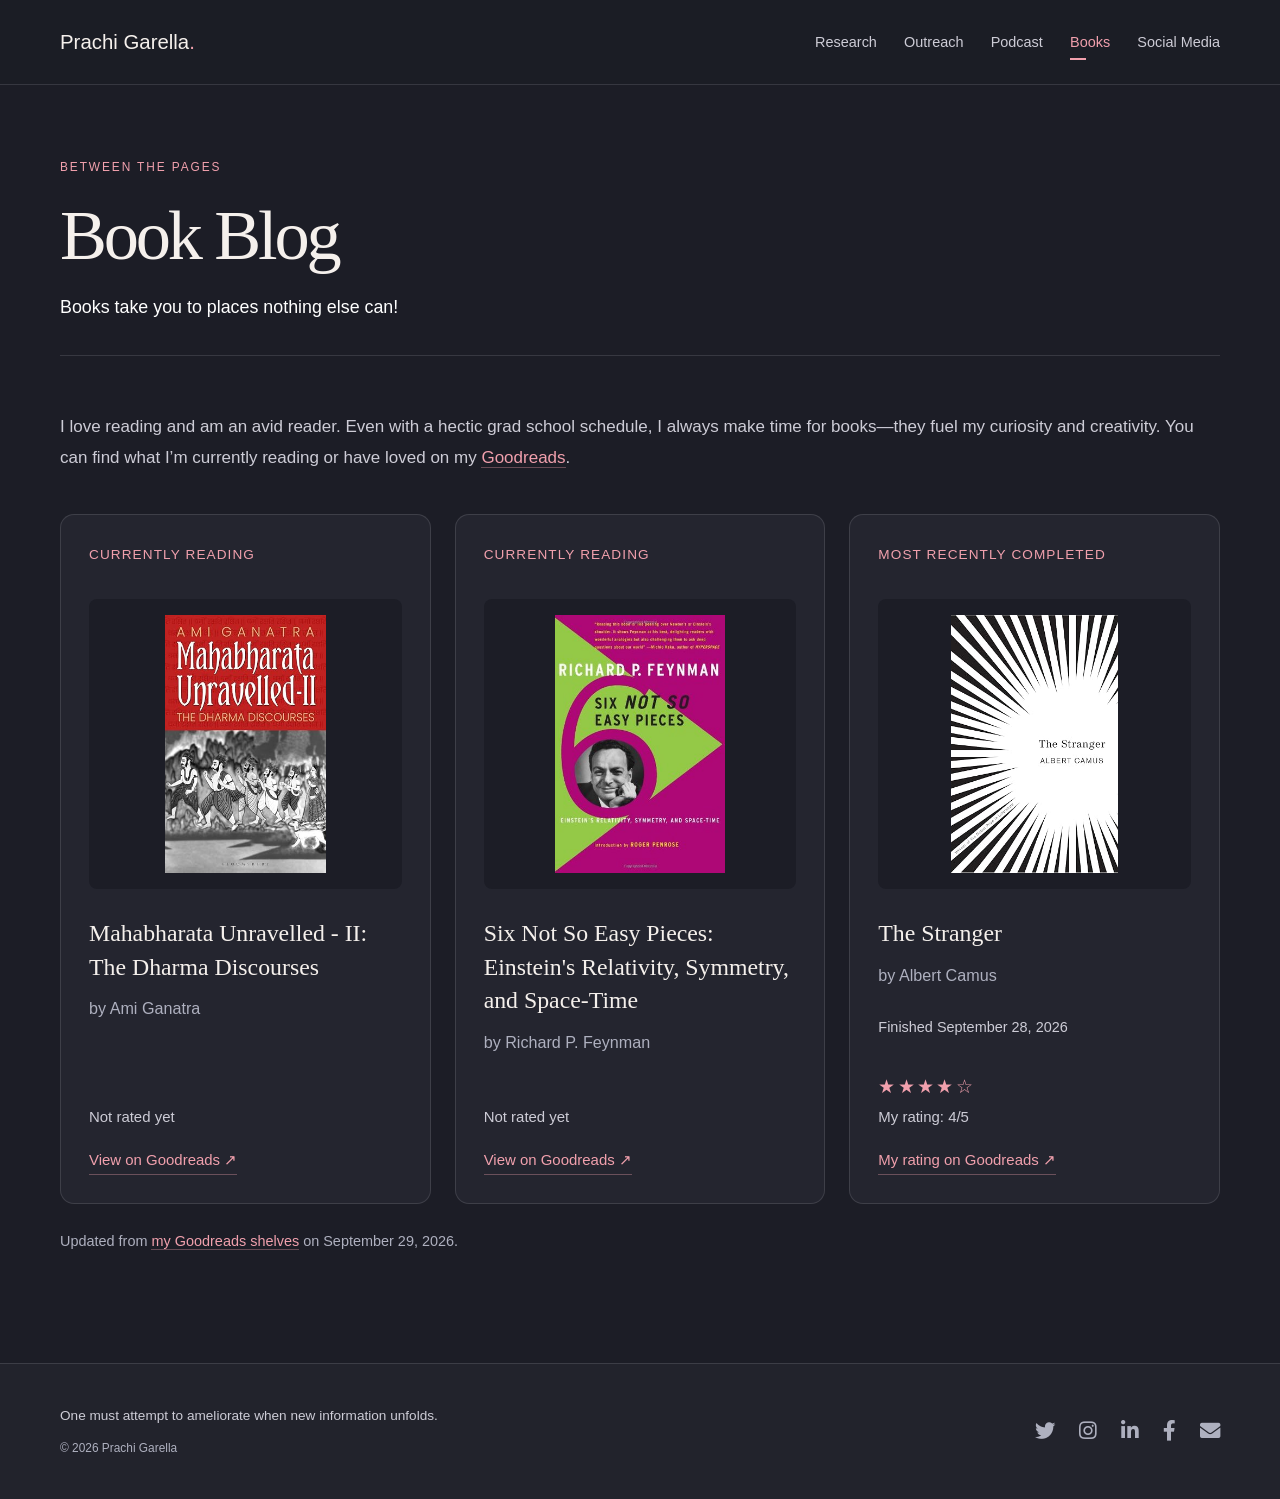
==== Book Blog.html @ 53b2df0d "Unify website typography, layouts, and visual styling" ====
<!DOCTYPE HTML>
<html lang="en">
  <head>
    <title>Book Blog | Prachi Garella</title>
    <meta charset="utf-8" />
    <meta name="viewport" content="width=device-width, initial-scale=1, user-scalable=no" />
    <link rel="stylesheet" href="assets/css/main.css" />
  <link rel="stylesheet" href="assets/css/site.css?v=20260929-header" />
  <script src="assets/js/site.js?v=20260929" defer></script>
    <link rel="stylesheet" href="assets/css/books.css?v=20260929-goodreads" />
    <noscript><link rel="stylesheet" href="assets/css/noscript.css" /></noscript>
    <link rel="stylesheet" href="assets/css/theme.css?v=20260929-cohesive" />
</head>
  <body class="site-theme is-preload book-page">
    <div id="page-wrapper">

      <!-- Header -->
      <header class="site-header">
    <div class="site-header-shell site-header-inner">
      <a class="site-brand" href="index.html" aria-label="Prachi Garella home">Prachi Garella<span aria-hidden="true">.</span></a>
      <nav class="site-desktop-nav" aria-label="Main navigation">
        <a href="Research.html">Research</a>
        <a href="Outreach.html">Outreach</a>
        <a href="Podcast.html">Podcast</a>
        <a href="Book%20Blog.html" aria-current="page">Books</a>
        <a href="Social-Media.html">Social Media</a>
      </nav>
      <details class="site-mobile-menu">
        <summary>Menu</summary>
        <nav aria-label="Mobile navigation">
          <a href="Research.html">Research</a>
          <a href="Outreach.html">Outreach &amp; Public Talks</a>
          <a href="Podcast.html">The Knowmads Podcast</a>
          <a href="Book%20Blog.html" aria-current="page">Book Blog</a>
          <a href="Social-Media.html">Social Media</a>
        </nav>
      </details>
    </div>
  </header>

      <!-- Main -->
      <div id="main" class="wrapper style1">
        <div class="container">
          <header class="major">
                        <p class="page-eyebrow">Between the pages</p>
            <h1>Book Blog</h1>
            <p>Books take you to places nothing else can!</p>
          </header>

          <!-- Content -->
          <section id="content">
            <p>
              I love reading and am an avid reader. Even with a hectic grad school schedule, I always make time for books—they fuel my curiosity and creativity. You can find what I’m currently reading or have loved on my <a href="https://www.goodreads.com/user/show/69055493-prachi-garella" target="_blank" rel="noopener noreferrer">Goodreads</a>.
            </p>

            <div class="book-grid">
              <article class="book-card" aria-labelledby="book-203754223-title">
                <p class="book-status">Currently reading</p>
                <a class="book-cover" href="https://www.goodreads.com/book/show/203754223" target="_blank" rel="noopener noreferrer" aria-label="View Mahabharata Unravelled - II: The Dharma Discourses on Goodreads">
                  <img src="images/book-203754223.jpg" width="297" height="475" alt="Cover of Mahabharata Unravelled - II: The Dharma Discourses" loading="lazy" />
                </a>
                <h3 id="book-203754223-title">Mahabharata Unravelled - II: The Dharma Discourses</h3>
                <p class="book-author">by Ami Ganatra</p>

                <p class="book-rating">Not rated yet</p>
                <a class="book-link" href="https://www.goodreads.com/review/show/8669981800" target="_blank" rel="noopener noreferrer">View on Goodreads <span aria-hidden="true">↗</span></a>
              </article>
              <article class="book-card" aria-labelledby="book-6779-title">
                <p class="book-status">Currently reading</p>
                <a class="book-cover" href="https://www.goodreads.com/book/show/6779" target="_blank" rel="noopener noreferrer" aria-label="View Six Not So Easy Pieces: Einstein&#x27;s Relativity, Symmetry, and Space-Time on Goodreads">
                  <img src="images/book-6779.jpg" width="312" height="475" alt="Cover of Six Not So Easy Pieces: Einstein&#x27;s Relativity, Symmetry, and Space-Time" loading="lazy" />
                </a>
                <h3 id="book-6779-title">Six Not So Easy Pieces: Einstein&#x27;s Relativity, Symmetry, and Space-Time</h3>
                <p class="book-author">by Richard P. Feynman</p>

                <p class="book-rating">Not rated yet</p>
                <a class="book-link" href="https://www.goodreads.com/review/show/4049301397" target="_blank" rel="noopener noreferrer">View on Goodreads <span aria-hidden="true">↗</span></a>
              </article>
              <article class="book-card" aria-labelledby="book-49552-title">
                <p class="book-status">Most recently completed</p>
                <a class="book-cover" href="https://www.goodreads.com/book/show/49552" target="_blank" rel="noopener noreferrer" aria-label="View The Stranger on Goodreads">
                  <img src="images/book-49552.jpg" width="308" height="475" alt="Cover of The Stranger" loading="lazy" />
                </a>
                <h3 id="book-49552-title">The Stranger</h3>
                <p class="book-author">by Albert Camus</p>
                <p class="book-finished">Finished <time datetime="2026-09-28">September 28, 2026</time></p>
                <p class="book-rating"><span class="book-stars" aria-hidden="true">★★★★☆</span> <span>My rating: 4/5</span></p>
                <a class="book-link" href="https://www.goodreads.com/review/show/4617613543" target="_blank" rel="noopener noreferrer">My rating on Goodreads <span aria-hidden="true">↗</span></a>
              </article>
            </div>
            <p class="books-updated">Updated from <a href="https://www.goodreads.com/user/show/69055493-prachi-garella" target="_blank" rel="noopener noreferrer">my Goodreads shelves</a> on <time datetime="2026-09-29">September 29, 2026</time>.</p>
          </section>
        </div>
      </div>

      <!-- Footer -->
      <footer class="site-footer">
    <div class="site-footer-shell site-footer-inner">
      <div>
        <p>One must attempt to ameliorate when new information unfolds.</p>
        <small>&copy; <span data-copyright-year>2026</span> Prachi Garella</small>
      </div>
      <nav aria-label="Social profiles">
        <a href="https://x.com/garellaprachi" aria-label="X / Twitter"><span class="icon brands fa-twitter" aria-hidden="true"></span></a>
        <a href="https://www.instagram.com/prachigarella/" aria-label="Instagram"><span class="icon brands fa-instagram" aria-hidden="true"></span></a>
        <a href="https://www.linkedin.com/in/prachigarella/" aria-label="LinkedIn"><span class="icon brands fa-linkedin-in" aria-hidden="true"></span></a>
        <a href="https://www.facebook.com/prachigarella" aria-label="Facebook"><span class="icon brands fa-facebook-f" aria-hidden="true"></span></a>
        <a href="mailto:prachigarella@prachigarella.com" aria-label="Email"><span class="icon solid fa-envelope" aria-hidden="true"></span></a>
      </nav>
    </div>
  </footer>

    </div>

    <!-- Scripts -->
    <script src="assets/js/jquery.min.js"></script>
    <script src="assets/js/jquery.scrolly.min.js"></script>
    <script src="assets/js/jquery.dropotron.min.js"></script>
    <script src="assets/js/jquery.scrollex.min.js"></script>
    <script src="assets/js/browser.min.js"></script>
    <script src="assets/js/breakpoints.min.js"></script>
    <script src="assets/js/util.js"></script>
    <script src="assets/js/main.js?v=20260929-shared-header"></script>
  </body>
</html>
---- assets/css/main.css ----
@import url("fontawesome-all.min.css");
@import url("https://fonts.googleapis.com/css?family=Roboto:100,300,100italic,300italic");

/*
	Landed by HTML5 UP
	html5up.net | @ajlkn
	Free for personal and commercial use under the CCA 3.0 license (html5up.net/license)
*/

html, body, div, span, applet, object,
iframe, h1, h2, h3, h4, h5, h6, p, blockquote,
pre, a, abbr, acronym, address, big, cite,
code, del, dfn, em, img, ins, kbd, q, s, samp,
small, strike, strong, sub, sup, tt, var, b,
u, i, center, dl, dt, dd, ol, ul, li, fieldset,
form, label, legend, table, caption, tbody,
tfoot, thead, tr, th, td, article, aside,
canvas, details, embed, figure, figcaption,
footer, header, hgroup, menu, nav, output, ruby,
section, summary, time, mark, audio, video {
	margin: 0;
	padding: 0;
	border: 0;
	font-size: 100%;
	font: inherit;
	vertical-align: baseline;}

article, aside, details, figcaption, figure,
footer, header, hgroup, menu, nav, section {
	display: block;}

body {
	line-height: 1;
}

ol, ul {
	list-style: none;
}

blockquote, q {
	quotes: none;
}

	blockquote:before, blockquote:after, q:before, q:after {
		content: '';
		content: none;
	}

table {
	border-collapse: collapse;
	border-spacing: 0;
}

body {
	-webkit-text-size-adjust: none;
}

mark {
	background-color: transparent;
	color: inherit;
}

input::-moz-focus-inner {
	border: 0;
	padding: 0;
}

input, select, textarea {
	-moz-appearance: none;
	-webkit-appearance: none;
	-ms-appearance: none;
	appearance: none;
}

/* Basic */

	html {
		box-sizing: border-box;
	}

	*, *:before, *:after {
		box-sizing: inherit;
	}

	html, body {
		background: #1c1d26;
	}

	body.is-preload *, body.is-preload *:before, body.is-preload *:after {
		-moz-animation: none !important;
		-webkit-animation: none !important;
		-ms-animation: none !important;
		animation: none !important;
		-moz-transition: none !important;
		-webkit-transition: none !important;
		-ms-transition: none !important;
		transition: none !important;
	}

	body, input, select, textarea {
		color: rgba(255, 255, 255, 0.75);
		font-family: "Roboto", Helvetica, sans-serif;
		font-size: 15pt;
		font-weight: 100;
		line-height: 1.75em;
	}

	a {
		-moz-transition: border-color 0.2s ease-in-out, color 0.2s ease-in-out;
		-webkit-transition: border-color 0.2s ease-in-out, color 0.2s ease-in-out;
		-ms-transition: border-color 0.2s ease-in-out, color 0.2s ease-in-out;
		transition: border-color 0.2s ease-in-out, color 0.2s ease-in-out;
		border-bottom: dotted 1px;
		color: #e44c65;
		text-decoration: none;
	}

		a:hover {
			color: #e44c65 !important;
			border-bottom-color: transparent;
		}

	strong, b {
		color: #ffffff;
		font-weight: 300;
	}

	em, i {
		font-style: italic;
	}

	p {
		margin: 0 0 2em 0;
	}

	h1, h2, h3, h4, h5, h6 {
		color: #ffffff;
		font-weight: 300;
		line-height: 1em;
		margin: 0 0 1em 0;
	}

		h1 a, h2 a, h3 a, h4 a, h5 a, h6 a {
			color: inherit;
			border: 0;
		}

	h2 {
		font-size: 2em;
		line-height: 1.5em;
		letter-spacing: -0.025em;
	}

	h3 {
		font-size: 1.35em;
		line-height: 1.5em;
	}

	h4 {
		font-size: 1.1em;
		line-height: 1.5em;
	}

	h5 {
		font-size: 0.9em;
		line-height: 1.5em;
	}

	h6 {
		font-size: 0.7em;
		line-height: 1.5em;
	}

	sub {
		font-size: 0.8em;
		position: relative;
		top: 0.5em;
	}

	sup {
		font-size: 0.8em;
		position: relative;
		top: -0.5em;
	}

	hr {
		border: 0;
		border-bottom: solid 1px rgba(255, 255, 255, 0.3);
		margin: 3em 0;
	}

		hr.major {
			margin: 4em 0;
		}

	blockquote {
		border-left: solid 4px rgba(255, 255, 255, 0.3);
		font-style: italic;
		margin: 0 0 2em 0;
		padding: 0.5em 0 0.5em 2em;
	}

	code {
		background: rgba(255, 255, 255, 0.075);
		border-radius: 4px;
		font-family: "Courier New", monospace;
		font-size: 0.9em;
		margin: 0 0.25em;
		padding: 0.25em 0.65em;
	}

	pre {
		-webkit-overflow-scrolling: touch;
		font-family: "Courier New", monospace;
		font-size: 0.9em;
		margin: 0 0 2em 0;
	}

		pre code {
			display: block;
			line-height: 1.75em;
			padding: 1em 1.5em;
			overflow-x: auto;
		}

	.align-left {
		text-align: left;
	}

	.align-center {
		text-align: center;
	}

	.align-right {
		text-align: right;
	}

/* Loader */

	@-moz-keyframes spinner-show {
		0% {
			opacity: 0;
		}

		100% {
			opacity: 1;
		}
	}

	@-webkit-keyframes spinner-show {
		0% {
			opacity: 0;
		}

		100% {
			opacity: 1;
		}
	}

	@-ms-keyframes spinner-show {
		0% {
			opacity: 0;
		}

		100% {
			opacity: 1;
		}
	}

	@keyframes spinner-show {
		0% {
			opacity: 0;
		}

		100% {
			opacity: 1;
		}
	}

	@-moz-keyframes spinner-hide {
		0% {
			color: rgba(255, 255, 255, 0.15);
			z-index: 100001;
			-moz-transform: scale(1) rotate(0deg);
			-webkit-transform: scale(1) rotate(0deg);
			-ms-transform: scale(1) rotate(0deg);
			transform: scale(1) rotate(0deg);
		}

		99% {
			color: #1c1d26;
			z-index: 100001;
			-moz-transform: scale(0.5) rotate(360deg);
			-webkit-transform: scale(0.5) rotate(360deg);
			-ms-transform: scale(0.5) rotate(360deg);
			transform: scale(0.5) rotate(360deg);
		}

		100% {
			color: #1c1d26;
			z-index: -1;
			-moz-transform: scale(0.5) rotate(360deg);
			-webkit-transform: scale(0.5) rotate(360deg);
			-ms-transform: scale(0.5) rotate(360deg);
			transform: scale(0.5) rotate(360deg);
		}
	}

	@-webkit-keyframes spinner-hide {
		0% {
			color: rgba(255, 255, 255, 0.15);
			z-index: 100001;
			-moz-transform: scale(1) rotate(0deg);
			-webkit-transform: scale(1) rotate(0deg);
			-ms-transform: scale(1) rotate(0deg);
			transform: scale(1) rotate(0deg);
		}

		99% {
			color: #1c1d26;
			z-index: 100001;
			-moz-transform: scale(0.5) rotate(360deg);
			-webkit-transform: scale(0.5) rotate(360deg);
			-ms-transform: scale(0.5) rotate(360deg);
			transform: scale(0.5) rotate(360deg);
		}

		100% {
			color: #1c1d26;
			z-index: -1;
			-moz-transform: scale(0.5) rotate(360deg);
			-webkit-transform: scale(0.5) rotate(360deg);
			-ms-transform: scale(0.5) rotate(360deg);
			transform: scale(0.5) rotate(360deg);
		}
	}

	@-ms-keyframes spinner-hide {
		0% {
			color: rgba(255, 255, 255, 0.15);
			z-index: 100001;
			-moz-transform: scale(1) rotate(0deg);
			-webkit-transform: scale(1) rotate(0deg);
			-ms-transform: scale(1) rotate(0deg);
			transform: scale(1) rotate(0deg);
		}

		99% {
			color: #1c1d26;
			z-index: 100001;
			-moz-transform: scale(0.5) rotate(360deg);
			-webkit-transform: scale(0.5) rotate(360deg);
			-ms-transform: scale(0.5) rotate(360deg);
			transform: scale(0.5) rotate(360deg);
		}

		100% {
			color: #1c1d26;
			z-index: -1;
			-moz-transform: scale(0.5) rotate(360deg);
			-webkit-transform: scale(0.5) rotate(360deg);
			-ms-transform: scale(0.5) rotate(360deg);
			transform: scale(0.5) rotate(360deg);
		}
	}

	@keyframes spinner-hide {
		0% {
			color: rgba(255, 255, 255, 0.15);
			z-index: 100001;
			-moz-transform: scale(1) rotate(0deg);
			-webkit-transform: scale(1) rotate(0deg);
			-ms-transform: scale(1) rotate(0deg);
			transform: scale(1) rotate(0deg);
		}

		99% {
			color: #1c1d26;
			z-index: 100001;
			-moz-transform: scale(0.5) rotate(360deg);
			-webkit-transform: scale(0.5) rotate(360deg);
			-ms-transform: scale(0.5) rotate(360deg);
			transform: scale(0.5) rotate(360deg);
		}

		100% {
			color: #1c1d26;
			z-index: -1;
			-moz-transform: scale(0.5) rotate(360deg);
			-webkit-transform: scale(0.5) rotate(360deg);
			-ms-transform: scale(0.5) rotate(360deg);
			transform: scale(0.5) rotate(360deg);
		}
	}

	@-moz-keyframes spinner-rotate {
		0% {
			-moz-transform: scale(1) rotate(0deg);
			-webkit-transform: scale(1) rotate(0deg);
			-ms-transform: scale(1) rotate(0deg);
			transform: scale(1) rotate(0deg);
		}

		100% {
			-moz-transform: scale(1) rotate(360deg);
			-webkit-transform: scale(1) rotate(360deg);
			-ms-transform: scale(1) rotate(360deg);
			transform: scale(1) rotate(360deg);
		}
	}

	@-webkit-keyframes spinner-rotate {
		0% {
			-moz-transform: scale(1) rotate(0deg);
			-webkit-transform: scale(1) rotate(0deg);
			-ms-transform: scale(1) rotate(0deg);
			transform: scale(1) rotate(0deg);
		}

		100% {
			-moz-transform: scale(1) rotate(360deg);
			-webkit-transform: scale(1) rotate(360deg);
			-ms-transform: scale(1) rotate(360deg);
			transform: scale(1) rotate(360deg);
		}
	}

	@-ms-keyframes spinner-rotate {
		0% {
			-moz-transform: scale(1) rotate(0deg);
			-webkit-transform: scale(1) rotate(0deg);
			-ms-transform: scale(1) rotate(0deg);
			transform: scale(1) rotate(0deg);
		}

		100% {
			-moz-transform: scale(1) rotate(360deg);
			-webkit-transform: scale(1) rotate(360deg);
			-ms-transform: scale(1) rotate(360deg);
			transform: scale(1) rotate(360deg);
		}
	}

	@keyframes spinner-rotate {
		0% {
			-moz-transform: scale(1) rotate(0deg);
			-webkit-transform: scale(1) rotate(0deg);
			-ms-transform: scale(1) rotate(0deg);
			transform: scale(1) rotate(0deg);
		}

		100% {
			-moz-transform: scale(1) rotate(360deg);
			-webkit-transform: scale(1) rotate(360deg);
			-ms-transform: scale(1) rotate(360deg);
			transform: scale(1) rotate(360deg);
		}
	}

	@-moz-keyframes overlay-hide {
		0% {
			opacity: 1;
			z-index: 100000;
		}

		15% {
			opacity: 1;
			z-index: 100000;
		}

		99% {
			opacity: 0;
			z-index: 100000;
		}

		100% {
			opacity: 0;
			z-index: -1;
		}
	}

	@-webkit-keyframes overlay-hide {
		0% {
			opacity: 1;
			z-index: 100000;
		}

		15% {
			opacity: 1;
			z-index: 100000;
		}

		99% {
			opacity: 0;
			z-index: 100000;
		}

		100% {
			opacity: 0;
			z-index: -1;
		}
	}

	@-ms-keyframes overlay-hide {
		0% {
			opacity: 1;
			z-index: 100000;
		}

		15% {
			opacity: 1;
			z-index: 100000;
		}

		99% {
			opacity: 0;
			z-index: 100000;
		}

		100% {
			opacity: 0;
			z-index: -1;
		}
	}

	@keyframes overlay-hide {
		0% {
			opacity: 1;
			z-index: 100000;
		}

		15% {
			opacity: 1;
			z-index: 100000;
		}

		99% {
			opacity: 0;
			z-index: 100000;
		}

		100% {
			opacity: 0;
			z-index: -1;
		}
	}

	body.landing {
		text-decoration: none;
	}

		body.landing:before {
			-moz-osx-font-smoothing: grayscale;
			-webkit-font-smoothing: antialiased;
			display: inline-block;
			font-style: normal;
			font-variant: normal;
			text-rendering: auto;
			line-height: 1;
			text-transform: none !important;
			font-family: 'Font Awesome 5 Free';
			font-weight: 900;
		}

		body.landing:before {
			-moz-animation: spinner-show 1.5s 1 0.25s ease forwards, spinner-hide 0.25s ease-in-out forwards !important;
			-webkit-animation: spinner-show 1.5s 1 0.25s ease forwards, spinner-hide 0.25s ease-in-out forwards !important;
			-ms-animation: spinner-show 1.5s 1 0.25s ease forwards, spinner-hide 0.25s ease-in-out forwards !important;
			animation: spinner-show 1.5s 1 0.25s ease forwards, spinner-hide 0.25s ease-in-out forwards !important;
			-moz-transform-origin: 50% 50%;
			-webkit-transform-origin: 50% 50%;
			-ms-transform-origin: 50% 50%;
			transform-origin: 50% 50%;
			color: rgba(255, 255, 255, 0.15);
			content: '\f1ce';
			cursor: default;
			display: block;
			font-size: 2em;
			height: 2em;
			left: 50%;
			line-height: 2em;
			margin: -1em 0 0 -1em;
			opacity: 0;
			position: fixed;
			text-align: center;
			top: 50%;
			width: 2em;
			z-index: -1;
		}

		body.landing:after {
			-moz-animation: overlay-hide 1.5s ease-in forwards !important;
			-webkit-animation: overlay-hide 1.5s ease-in forwards !important;
			-ms-animation: overlay-hide 1.5s ease-in forwards !important;
			animation: overlay-hide 1.5s ease-in forwards !important;
			background: #1c1d26;
			content: '';
			display: block;
			height: 100%;
			left: 0;
			opacity: 0;
			position: fixed;
			top: 0;
			width: 100%;
			z-index: -1;
		}

		body.landing.is-preload:before {
			-moz-animation: spinner-show 1.5s 1 0.25s ease forwards, spinner-rotate 0.75s infinite linear !important;
			-webkit-animation: spinner-show 1.5s 1 0.25s ease forwards, spinner-rotate 0.75s infinite linear !important;
			-ms-animation: spinner-show 1.5s 1 0.25s ease forwards, spinner-rotate 0.75s infinite linear !important;
			animation: spinner-show 1.5s 1 0.25s ease forwards, spinner-rotate 0.75s infinite linear !important;
			z-index: 100001;
		}

		body.landing.is-preload:after {
			-moz-animation: none !important;
			-webkit-animation: none !important;
			-ms-animation: none !important;
			animation: none !important;
			opacity: 1;
			z-index: 100000;
		}

	@media (-webkit-min-device-pixel-ratio: 2) {

		body.landing:before {
			line-height: 2.025em;
		}

	}

/* Container */

	.container {
		margin: 0 auto;
		max-width: calc(100% - 4em);
		width: 70em;
	}

		.container.xsmall {
			width: 17.5em;
		}

		.container.small {
			width: 35em;
		}

		.container.medium {
			width: 52.5em;
		}

		.container.large {
			width: 87.5em;
		}

		.container.xlarge {
			width: 105em;
		}

		.container.max {
			width: 100%;
		}

		@media screen and (max-width: 1280px) {

			.container {
				width: 90%;
				max-width: 100%;
			}

		}

		@media screen and (max-width: 980px) {

			.container {
				width: 100% !important;
			}

		}

/* Row */

	.row {
		display: flex;
		flex-wrap: wrap;
		box-sizing: border-box;
		align-items: stretch;
	}

		.row > * {
			box-sizing: border-box;
		}

		.row.gtr-uniform > * > :last-child {
			margin-bottom: 0;
		}

		.row.aln-left {
			justify-content: flex-start;
		}

		.row.aln-center {
			justify-content: center;
		}

		.row.aln-right {
			justify-content: flex-end;
		}

		.row.aln-top {
			align-items: flex-start;
		}

		.row.aln-middle {
			align-items: center;
		}

		.row.aln-bottom {
			align-items: flex-end;
		}

		.row > .imp {
			order: -1;
		}

		.row > .col-1 {
			width: 8.33333%;
		}

		.row > .off-1 {
			margin-left: 8.33333%;
		}

		.row > .col-2 {
			width: 16.66667%;
		}

		.row > .off-2 {
			margin-left: 16.66667%;
		}

		.row > .col-3 {
			width: 25%;
		}

		.row > .off-3 {
			margin-left: 25%;
		}

		.row > .col-4 {
			width: 33.33333%;
		}

		.row > .off-4 {
			margin-left: 33.33333%;
		}

		.row > .col-5 {
			width: 41.66667%;
		}

		.row > .off-5 {
			margin-left: 41.66667%;
		}

		.row > .col-6 {
			width: 50%;
		}

		.row > .off-6 {
			margin-left: 50%;
		}

		.row > .col-7 {
			width: 58.33333%;
		}

		.row > .off-7 {
			margin-left: 58.33333%;
		}

		.row > .col-8 {
			width: 66.66667%;
		}

		.row > .off-8 {
			margin-left: 66.66667%;
		}

		.row > .col-9 {
			width: 75%;
		}

		.row > .off-9 {
			margin-left: 75%;
		}

		.row > .col-10 {
			width: 83.33333%;
		}

		.row > .off-10 {
			margin-left: 83.33333%;
		}

		.row > .col-11 {
			width: 91.66667%;
		}

		.row > .off-11 {
			margin-left: 91.66667%;
		}

		.row > .col-12 {
			width: 100%;
		}

		.row > .off-12 {
			margin-left: 100%;
		}

		.row.gtr-0 {
			margin-top: 0;
			margin-left: 0em;
		}

			.row.gtr-0 > * {
				padding: 0 0 0 0em;
			}

			.row.gtr-0.gtr-uniform {
				margin-top: 0em;
			}

				.row.gtr-0.gtr-uniform > * {
					padding-top: 0em;
				}

		.row.gtr-25 {
			margin-top: 0;
			margin-left: -0.625em;
		}

			.row.gtr-25 > * {
				padding: 0 0 0 0.625em;
			}

			.row.gtr-25.gtr-uniform {
				margin-top: -0.625em;
			}

				.row.gtr-25.gtr-uniform > * {
					padding-top: 0.625em;
				}

		.row.gtr-50 {
			margin-top: 0;
			margin-left: -1.25em;
		}

			.row.gtr-50 > * {
				padding: 0 0 0 1.25em;
			}

			.row.gtr-50.gtr-uniform {
				margin-top: -1.25em;
			}

				.row.gtr-50.gtr-uniform > * {
					padding-top: 1.25em;
				}

		.row {
			margin-top: 0;
			margin-left: -2.5em;
		}

			.row > * {
				padding: 0 0 0 2.5em;
			}

			.row.gtr-uniform {
				margin-top: -2.5em;
			}

				.row.gtr-uniform > * {
					padding-top: 2.5em;
				}

		.row.gtr-150 {
			margin-top: 0;
			margin-left: -3.75em;
		}

			.row.gtr-150 > * {
				padding: 0 0 0 3.75em;
			}

			.row.gtr-150.gtr-uniform {
				margin-top: -3.75em;
			}

				.row.gtr-150.gtr-uniform > * {
					padding-top: 3.75em;
				}

		.row.gtr-200 {
			margin-top: 0;
			margin-left: -5em;
		}

			.row.gtr-200 > * {
				padding: 0 0 0 5em;
			}

			.row.gtr-200.gtr-uniform {
				margin-top: -5em;
			}

				.row.gtr-200.gtr-uniform > * {
					padding-top: 5em;
				}

		@media screen and (max-width: 1680px) {

			.row {
				display: flex;
				flex-wrap: wrap;
				box-sizing: border-box;
				align-items: stretch;
			}

				.row > * {
					box-sizing: border-box;
				}

				.row.gtr-uniform > * > :last-child {
					margin-bottom: 0;
				}

				.row.aln-left {
					justify-content: flex-start;
				}

				.row.aln-center {
					justify-content: center;
				}

				.row.aln-right {
					justify-content: flex-end;
				}

				.row.aln-top {
					align-items: flex-start;
				}

				.row.aln-middle {
					align-items: center;
				}

				.row.aln-bottom {
					align-items: flex-end;
				}

				.row > .imp-xlarge {
					order: -1;
				}

				.row > .col-1-xlarge {
					width: 8.33333%;
				}

				.row > .off-1-xlarge {
					margin-left: 8.33333%;
				}

				.row > .col-2-xlarge {
					width: 16.66667%;
				}

				.row > .off-2-xlarge {
					margin-left: 16.66667%;
				}

				.row > .col-3-xlarge {
					width: 25%;
				}

				.row > .off-3-xlarge {
					margin-left: 25%;
				}

				.row > .col-4-xlarge {
					width: 33.33333%;
				}

				.row > .off-4-xlarge {
					margin-left: 33.33333%;
				}

				.row > .col-5-xlarge {
					width: 41.66667%;
				}

				.row > .off-5-xlarge {
					margin-left: 41.66667%;
				}

				.row > .col-6-xlarge {
					width: 50%;
				}

				.row > .off-6-xlarge {
					margin-left: 50%;
				}

				.row > .col-7-xlarge {
					width: 58.33333%;
				}

				.row > .off-7-xlarge {
					margin-left: 58.33333%;
				}

				.row > .col-8-xlarge {
					width: 66.66667%;
				}

				.row > .off-8-xlarge {
					margin-left: 66.66667%;
				}

				.row > .col-9-xlarge {
					width: 75%;
				}

				.row > .off-9-xlarge {
					margin-left: 75%;
				}

				.row > .col-10-xlarge {
					width: 83.33333%;
				}

				.row > .off-10-xlarge {
					margin-left: 83.33333%;
				}

				.row > .col-11-xlarge {
					width: 91.66667%;
				}

				.row > .off-11-xlarge {
					margin-left: 91.66667%;
				}

				.row > .col-12-xlarge {
					width: 100%;
				}

				.row > .off-12-xlarge {
					margin-left: 100%;
				}

				.row.gtr-0 {
					margin-top: 0;
					margin-left: 0em;
				}

					.row.gtr-0 > * {
						padding: 0 0 0 0em;
					}

					.row.gtr-0.gtr-uniform {
						margin-top: 0em;
					}

						.row.gtr-0.gtr-uniform > * {
							padding-top: 0em;
						}

				.row.gtr-25 {
					margin-top: 0;
					margin-left: -0.625em;
				}

					.row.gtr-25 > * {
						padding: 0 0 0 0.625em;
					}

					.row.gtr-25.gtr-uniform {
						margin-top: -0.625em;
					}

						.row.gtr-25.gtr-uniform > * {
							padding-top: 0.625em;
						}

				.row.gtr-50 {
					margin-top: 0;
					margin-left: -1.25em;
				}

					.row.gtr-50 > * {
						padding: 0 0 0 1.25em;
					}

					.row.gtr-50.gtr-uniform {
						margin-top: -1.25em;
					}

						.row.gtr-50.gtr-uniform > * {
							padding-top: 1.25em;
						}

				.row {
					margin-top: 0;
					margin-left: -2.5em;
				}

					.row > * {
						padding: 0 0 0 2.5em;
					}

					.row.gtr-uniform {
						margin-top: -2.5em;
					}

						.row.gtr-uniform > * {
							padding-top: 2.5em;
						}

				.row.gtr-150 {
					margin-top: 0;
					margin-left: -3.75em;
				}

					.row.gtr-150 > * {
						padding: 0 0 0 3.75em;
					}

					.row.gtr-150.gtr-uniform {
						margin-top: -3.75em;
					}

						.row.gtr-150.gtr-uniform > * {
							padding-top: 3.75em;
						}

				.row.gtr-200 {
					margin-top: 0;
					margin-left: -5em;
				}

					.row.gtr-200 > * {
						padding: 0 0 0 5em;
					}

					.row.gtr-200.gtr-uniform {
						margin-top: -5em;
					}

						.row.gtr-200.gtr-uniform > * {
							padding-top: 5em;
						}

		}

		@media screen and (max-width: 1280px) {

			.row {
				display: flex;
				flex-wrap: wrap;
				box-sizing: border-box;
				align-items: stretch;
			}

				.row > * {
					box-sizing: border-box;
				}

				.row.gtr-uniform > * > :last-child {
					margin-bottom: 0;
				}

				.row.aln-left {
					justify-content: flex-start;
				}

				.row.aln-center {
					justify-content: center;
				}

				.row.aln-right {
					justify-content: flex-end;
				}

				.row.aln-top {
					align-items: flex-start;
				}

				.row.aln-middle {
					align-items: center;
				}

				.row.aln-bottom {
					align-items: flex-end;
				}

				.row > .imp-large {
					order: -1;
				}

				.row > .col-1-large {
					width: 8.33333%;
				}

				.row > .off-1-large {
					margin-left: 8.33333%;
				}

				.row > .col-2-large {
					width: 16.66667%;
				}

				.row > .off-2-large {
					margin-left: 16.66667%;
				}

				.row > .col-3-large {
					width: 25%;
				}

				.row > .off-3-large {
					margin-left: 25%;
				}

				.row > .col-4-large {
					width: 33.33333%;
				}

				.row > .off-4-large {
					margin-left: 33.33333%;
				}

				.row > .col-5-large {
					width: 41.66667%;
				}

				.row > .off-5-large {
					margin-left: 41.66667%;
				}

				.row > .col-6-large {
					width: 50%;
				}

				.row > .off-6-large {
					margin-left: 50%;
				}

				.row > .col-7-large {
					width: 58.33333%;
				}

				.row > .off-7-large {
					margin-left: 58.33333%;
				}

				.row > .col-8-large {
					width: 66.66667%;
				}

				.row > .off-8-large {
					margin-left: 66.66667%;
				}

				.row > .col-9-large {
					width: 75%;
				}

				.row > .off-9-large {
					margin-left: 75%;
				}

				.row > .col-10-large {
					width: 83.33333%;
				}

				.row > .off-10-large {
					margin-left: 83.33333%;
				}

				.row > .col-11-large {
					width: 91.66667%;
				}

				.row > .off-11-large {
					margin-left: 91.66667%;
				}

				.row > .col-12-large {
					width: 100%;
				}

				.row > .off-12-large {
					margin-left: 100%;
				}

				.row.gtr-0 {
					margin-top: 0;
					margin-left: 0em;
				}

					.row.gtr-0 > * {
						padding: 0 0 0 0em;
					}

					.row.gtr-0.gtr-uniform {
						margin-top: 0em;
					}

						.row.gtr-0.gtr-uniform > * {
							padding-top: 0em;
						}

				.row.gtr-25 {
					margin-top: 0;
					margin-left: -0.625em;
				}

					.row.gtr-25 > * {
						padding: 0 0 0 0.625em;
					}

					.row.gtr-25.gtr-uniform {
						margin-top: -0.625em;
					}

						.row.gtr-25.gtr-uniform > * {
							padding-top: 0.625em;
						}

				.row.gtr-50 {
					margin-top: 0;
					margin-left: -1.25em;
				}

					.row.gtr-50 > * {
						padding: 0 0 0 1.25em;
					}

					.row.gtr-50.gtr-uniform {
						margin-top: -1.25em;
					}

						.row.gtr-50.gtr-uniform > * {
							padding-top: 1.25em;
						}

				.row {
					margin-top: 0;
					margin-left: -2.5em;
				}

					.row > * {
						padding: 0 0 0 2.5em;
					}

					.row.gtr-uniform {
						margin-top: -2.5em;
					}

						.row.gtr-uniform > * {
							padding-top: 2.5em;
						}

				.row.gtr-150 {
					margin-top: 0;
					margin-left: -3.75em;
				}

					.row.gtr-150 > * {
						padding: 0 0 0 3.75em;
					}

					.row.gtr-150.gtr-uniform {
						margin-top: -3.75em;
					}

						.row.gtr-150.gtr-uniform > * {
							padding-top: 3.75em;
						}

				.row.gtr-200 {
					margin-top: 0;
					margin-left: -5em;
				}

					.row.gtr-200 > * {
						padding: 0 0 0 5em;
					}

					.row.gtr-200.gtr-uniform {
						margin-top: -5em;
					}

						.row.gtr-200.gtr-uniform > * {
							padding-top: 5em;
						}

		}

		@media screen and (max-width: 980px) {

			.row {
				display: flex;
				flex-wrap: wrap;
				box-sizing: border-box;
				align-items: stretch;
			}

				.row > * {
					box-sizing: border-box;
				}

				.row.gtr-uniform > * > :last-child {
					margin-bottom: 0;
				}

				.row.aln-left {
					justify-content: flex-start;
				}

				.row.aln-center {
					justify-content: center;
				}

				.row.aln-right {
					justify-content: flex-end;
				}

				.row.aln-top {
					align-items: flex-start;
				}

				.row.aln-middle {
					align-items: center;
				}

				.row.aln-bottom {
					align-items: flex-end;
				}

				.row > .imp-medium {
					order: -1;
				}

				.row > .col-1-medium {
					width: 8.33333%;
				}

				.row > .off-1-medium {
					margin-left: 8.33333%;
				}

				.row > .col-2-medium {
					width: 16.66667%;
				}

				.row > .off-2-medium {
					margin-left: 16.66667%;
				}

				.row > .col-3-medium {
					width: 25%;
				}

				.row > .off-3-medium {
					margin-left: 25%;
				}

				.row > .col-4-medium {
					width: 33.33333%;
				}

				.row > .off-4-medium {
					margin-left: 33.33333%;
				}

				.row > .col-5-medium {
					width: 41.66667%;
				}

				.row > .off-5-medium {
					margin-left: 41.66667%;
				}

				.row > .col-6-medium {
					width: 50%;
				}

				.row > .off-6-medium {
					margin-left: 50%;
				}

				.row > .col-7-medium {
					width: 58.33333%;
				}

				.row > .off-7-medium {
					margin-left: 58.33333%;
				}

				.row > .col-8-medium {
					width: 66.66667%;
				}

				.row > .off-8-medium {
					margin-left: 66.66667%;
				}

				.row > .col-9-medium {
					width: 75%;
				}

				.row > .off-9-medium {
					margin-left: 75%;
				}

				.row > .col-10-medium {
					width: 83.33333%;
				}

				.row > .off-10-medium {
					margin-left: 83.33333%;
				}

				.row > .col-11-medium {
					width: 91.66667%;
				}

				.row > .off-11-medium {
					margin-left: 91.66667%;
				}

				.row > .col-12-medium {
					width: 100%;
				}

				.row > .off-12-medium {
					margin-left: 100%;
				}

				.row.gtr-0 {
					margin-top: 0;
					margin-left: 0em;
				}

					.row.gtr-0 > * {
						padding: 0 0 0 0em;
					}

					.row.gtr-0.gtr-uniform {
						margin-top: 0em;
					}

						.row.gtr-0.gtr-uniform > * {
							padding-top: 0em;
						}

				.row.gtr-25 {
					margin-top: 0;
					margin-left: -0.625em;
				}

					.row.gtr-25 > * {
						padding: 0 0 0 0.625em;
					}

					.row.gtr-25.gtr-uniform {
						margin-top: -0.625em;
					}

						.row.gtr-25.gtr-uniform > * {
							padding-top: 0.625em;
						}

				.row.gtr-50 {
					margin-top: 0;
					margin-left: -1.25em;
				}

					.row.gtr-50 > * {
						padding: 0 0 0 1.25em;
					}

					.row.gtr-50.gtr-uniform {
						margin-top: -1.25em;
					}

						.row.gtr-50.gtr-uniform > * {
							padding-top: 1.25em;
						}

				.row {
					margin-top: 0;
					margin-left: -2.5em;
				}

					.row > * {
						padding: 0 0 0 2.5em;
					}

					.row.gtr-uniform {
						margin-top: -2.5em;
					}

						.row.gtr-uniform > * {
							padding-top: 2.5em;
						}

				.row.gtr-150 {
					margin-top: 0;
					margin-left: -3.75em;
				}

					.row.gtr-150 > * {
						padding: 0 0 0 3.75em;
					}

					.row.gtr-150.gtr-uniform {
						margin-top: -3.75em;
					}

						.row.gtr-150.gtr-uniform > * {
							padding-top: 3.75em;
						}

				.row.gtr-200 {
					margin-top: 0;
					margin-left: -5em;
				}

					.row.gtr-200 > * {
						padding: 0 0 0 5em;
					}

					.row.gtr-200.gtr-uniform {
						margin-top: -5em;
					}

						.row.gtr-200.gtr-uniform > * {
							padding-top: 5em;
						}

		}

		@media screen and (max-width: 736px) {

			.row {
				display: flex;
				flex-wrap: wrap;
				box-sizing: border-box;
				align-items: stretch;
			}

				.row > * {
					box-sizing: border-box;
				}

				.row.gtr-uniform > * > :last-child {
					margin-bottom: 0;
				}

				.row.aln-left {
					justify-content: flex-start;
				}

				.row.aln-center {
					justify-content: center;
				}

				.row.aln-right {
					justify-content: flex-end;
				}

				.row.aln-top {
					align-items: flex-start;
				}

				.row.aln-middle {
					align-items: center;
				}

				.row.aln-bottom {
					align-items: flex-end;
				}

				.row > .imp-small {
					order: -1;
				}

				.row > .col-1-small {
					width: 8.33333%;
				}

				.row > .off-1-small {
					margin-left: 8.33333%;
				}

				.row > .col-2-small {
					width: 16.66667%;
				}

				.row > .off-2-small {
					margin-left: 16.66667%;
				}

				.row > .col-3-small {
					width: 25%;
				}

				.row > .off-3-small {
					margin-left: 25%;
				}

				.row > .col-4-small {
					width: 33.33333%;
				}

				.row > .off-4-small {
					margin-left: 33.33333%;
				}

				.row > .col-5-small {
					width: 41.66667%;
				}

				.row > .off-5-small {
					margin-left: 41.66667%;
				}

				.row > .col-6-small {
					width: 50%;
				}

				.row > .off-6-small {
					margin-left: 50%;
				}

				.row > .col-7-small {
					width: 58.33333%;
				}

				.row > .off-7-small {
					margin-left: 58.33333%;
				}

				.row > .col-8-small {
					width: 66.66667%;
				}

				.row > .off-8-small {
					margin-left: 66.66667%;
				}

				.row > .col-9-small {
					width: 75%;
				}

				.row > .off-9-small {
					margin-left: 75%;
				}

				.row > .col-10-small {
					width: 83.33333%;
				}

				.row > .off-10-small {
					margin-left: 83.33333%;
				}

				.row > .col-11-small {
					width: 91.66667%;
				}

				.row > .off-11-small {
					margin-left: 91.66667%;
				}

				.row > .col-12-small {
					width: 100%;
				}

				.row > .off-12-small {
					margin-left: 100%;
				}

				.row.gtr-0 {
					margin-top: 0;
					margin-left: 0em;
				}

					.row.gtr-0 > * {
						padding: 0 0 0 0em;
					}

					.row.gtr-0.gtr-uniform {
						margin-top: 0em;
					}

						.row.gtr-0.gtr-uniform > * {
							padding-top: 0em;
						}

				.row.gtr-25 {
					margin-top: 0;
					margin-left: -0.625em;
				}

					.row.gtr-25 > * {
						padding: 0 0 0 0.625em;
					}

					.row.gtr-25.gtr-uniform {
						margin-top: -0.625em;
					}

						.row.gtr-25.gtr-uniform > * {
							padding-top: 0.625em;
						}

				.row.gtr-50 {
					margin-top: 0;
					margin-left: -1.25em;
				}

					.row.gtr-50 > * {
						padding: 0 0 0 1.25em;
					}

					.row.gtr-50.gtr-uniform {
						margin-top: -1.25em;
					}

						.row.gtr-50.gtr-uniform > * {
							padding-top: 1.25em;
						}

				.row {
					margin-top: 0;
					margin-left: -2.5em;
				}

					.row > * {
						padding: 0 0 0 2.5em;
					}

					.row.gtr-uniform {
						margin-top: -2.5em;
					}

						.row.gtr-uniform > * {
							padding-top: 2.5em;
						}

				.row.gtr-150 {
					margin-top: 0;
					margin-left: -3.75em;
				}

					.row.gtr-150 > * {
						padding: 0 0 0 3.75em;
					}

					.row.gtr-150.gtr-uniform {
						margin-top: -3.75em;
					}

						.row.gtr-150.gtr-uniform > * {
							padding-top: 3.75em;
						}

				.row.gtr-200 {
					margin-top: 0;
					margin-left: -5em;
				}

					.row.gtr-200 > * {
						padding: 0 0 0 5em;
					}

					.row.gtr-200.gtr-uniform {
						margin-top: -5em;
					}

						.row.gtr-200.gtr-uniform > * {
							padding-top: 5em;
						}

		}

		@media screen and (max-width: 480px) {

			.row {
				display: flex;
				flex-wrap: wrap;
				box-sizing: border-box;
				align-items: stretch;
			}

				.row > * {
					box-sizing: border-box;
				}

				.row.gtr-uniform > * > :last-child {
					margin-bottom: 0;
				}

				.row.aln-left {
					justify-content: flex-start;
				}

				.row.aln-center {
					justify-content: center;
				}

				.row.aln-right {
					justify-content: flex-end;
				}

				.row.aln-top {
					align-items: flex-start;
				}

				.row.aln-middle {
					align-items: center;
				}

				.row.aln-bottom {
					align-items: flex-end;
				}

				.row > .imp-xsmall {
					order: -1;
				}

				.row > .col-1-xsmall {
					width: 8.33333%;
				}

				.row > .off-1-xsmall {
					margin-left: 8.33333%;
				}

				.row > .col-2-xsmall {
					width: 16.66667%;
				}

				.row > .off-2-xsmall {
					margin-left: 16.66667%;
				}

				.row > .col-3-xsmall {
					width: 25%;
				}

				.row > .off-3-xsmall {
					margin-left: 25%;
				}

				.row > .col-4-xsmall {
					width: 33.33333%;
				}

				.row > .off-4-xsmall {
					margin-left: 33.33333%;
				}

				.row > .col-5-xsmall {
					width: 41.66667%;
				}

				.row > .off-5-xsmall {
					margin-left: 41.66667%;
				}

				.row > .col-6-xsmall {
					width: 50%;
				}

				.row > .off-6-xsmall {
					margin-left: 50%;
				}

				.row > .col-7-xsmall {
					width: 58.33333%;
				}

				.row > .off-7-xsmall {
					margin-left: 58.33333%;
				}

				.row > .col-8-xsmall {
					width: 66.66667%;
				}

				.row > .off-8-xsmall {
					margin-left: 66.66667%;
				}

				.row > .col-9-xsmall {
					width: 75%;
				}

				.row > .off-9-xsmall {
					margin-left: 75%;
				}

				.row > .col-10-xsmall {
					width: 83.33333%;
				}

				.row > .off-10-xsmall {
					margin-left: 83.33333%;
				}

				.row > .col-11-xsmall {
					width: 91.66667%;
				}

				.row > .off-11-xsmall {
					margin-left: 91.66667%;
				}

				.row > .col-12-xsmall {
					width: 100%;
				}

				.row > .off-12-xsmall {
					margin-left: 100%;
				}

				.row.gtr-0 {
					margin-top: 0;
					margin-left: 0em;
				}

					.row.gtr-0 > * {
						padding: 0 0 0 0em;
					}

					.row.gtr-0.gtr-uniform {
						margin-top: 0em;
					}

						.row.gtr-0.gtr-uniform > * {
							padding-top: 0em;
						}

				.row.gtr-25 {
					margin-top: 0;
					margin-left: -0.625em;
				}

					.row.gtr-25 > * {
						padding: 0 0 0 0.625em;
					}

					.row.gtr-25.gtr-uniform {
						margin-top: -0.625em;
					}

						.row.gtr-25.gtr-uniform > * {
							padding-top: 0.625em;
						}

				.row.gtr-50 {
					margin-top: 0;
					margin-left: -1.25em;
				}

					.row.gtr-50 > * {
						padding: 0 0 0 1.25em;
					}

					.row.gtr-50.gtr-uniform {
						margin-top: -1.25em;
					}

						.row.gtr-50.gtr-uniform > * {
							padding-top: 1.25em;
						}

				.row {
					margin-top: 0;
					margin-left: -2.5em;
				}

					.row > * {
						padding: 0 0 0 2.5em;
					}

					.row.gtr-uniform {
						margin-top: -2.5em;
					}

						.row.gtr-uniform > * {
							padding-top: 2.5em;
						}

				.row.gtr-150 {
					margin-top: 0;
					margin-left: -3.75em;
				}

					.row.gtr-150 > * {
						padding: 0 0 0 3.75em;
					}

					.row.gtr-150.gtr-uniform {
						margin-top: -3.75em;
					}

						.row.gtr-150.gtr-uniform > * {
							padding-top: 3.75em;
						}

				.row.gtr-200 {
					margin-top: 0;
					margin-left: -5em;
				}

					.row.gtr-200 > * {
						padding: 0 0 0 5em;
					}

					.row.gtr-200.gtr-uniform {
						margin-top: -5em;
					}

						.row.gtr-200.gtr-uniform > * {
							padding-top: 5em;
						}

		}

/* Section/Article */

	section.special, article.special {
		text-align: center;
	}

	header p {
		color: #ffffff;
		position: relative;
		margin: 0 0 1.5em 0;
	}

	header h2 + p {
		font-size: 1.25em;
		margin-top: -1em;
		line-height: 1.75em;
	}

	header h3 + p {
		font-size: 1.1em;
		margin-top: -0.8em;
		line-height: 1.75em;
	}

	header h4 + p,
	header h5 + p,
	header h6 + p {
		font-size: 0.9em;
		margin-top: -0.6em;
		line-height: 1.5em;
	}

	header.major {
		margin: 0 0 4em 0;
		position: relative;
		text-align: center;
	}

		header.major:after {
			background: #e44c65;
			content: '';
			display: inline-block;
			height: 0.2em;
			max-width: 20em;
			width: 75%;
		}

	footer.major {
		margin: 4em 0 0 0;
	}

/* Form */

	form {
		margin: 0 0 2em 0;
	}

		form.cta {
			max-width: 35em;
			margin-left: auto;
			margin-right: auto;
		}

	label {
		color: #ffffff;
		display: block;
		font-size: 0.9em;
		font-weight: 300;
		margin: 0 0 1em 0;
	}

	input[type="text"],
	input[type="password"],
	input[type="email"],
	select,
	textarea {
		-moz-appearance: none;
		-webkit-appearance: none;
		-ms-appearance: none;
		appearance: none;
		-moz-transition: border-color 0.2s ease-in-out;
		-webkit-transition: border-color 0.2s ease-in-out;
		-ms-transition: border-color 0.2s ease-in-out;
		transition: border-color 0.2s ease-in-out;
		background: transparent;
		border-radius: 4px;
		border: solid 1px rgba(255, 255, 255, 0.3);
		color: inherit;
		display: block;
		outline: 0;
		padding: 0 1em;
		text-decoration: none;
		width: 100%;
	}

		input[type="text"]:invalid,
		input[type="password"]:invalid,
		input[type="email"]:invalid,
		select:invalid,
		textarea:invalid {
			box-shadow: none;
		}

		input[type="text"]:focus,
		input[type="password"]:focus,
		input[type="email"]:focus,
		select:focus,
		textarea:focus {
			border-color: #e44c65;
		}

	select {
		background-image: url("data:image/svg+xml;charset=utf8,%3Csvg xmlns='http://www.w3.org/2000/svg' width='40' height='40' preserveAspectRatio='none' viewBox='0 0 40 40'%3E%3Cpath d='M9.4,12.3l10.4,10.4l10.4-10.4c0.2-0.2,0.5-0.4,0.9-0.4c0.3,0,0.6,0.1,0.9,0.4l3.3,3.3c0.2,0.2,0.4,0.5,0.4,0.9 c0,0.4-0.1,0.6-0.4,0.9L20.7,31.9c-0.2,0.2-0.5,0.4-0.9,0.4c-0.3,0-0.6-0.1-0.9-0.4L4.3,17.3c-0.2-0.2-0.4-0.5-0.4-0.9 c0-0.4,0.1-0.6,0.4-0.9l3.3-3.3c0.2-0.2,0.5-0.4,0.9-0.4S9.1,12.1,9.4,12.3z' fill='rgba(255, 255, 255, 0.3)' /%3E%3C/svg%3E");
		background-size: 1.25rem;
		background-repeat: no-repeat;
		background-position: calc(100% - 1rem) center;
		height: 3em;
		padding-right: 3em;
		text-overflow: ellipsis;
	}

		select option {
			color: #ffffff;
			background: #1c1d26;
		}

		select:focus::-ms-value {
			background-color: transparent;
		}

		select::-ms-expand {
			display: none;
		}

	input[type="text"],
	input[type="password"],
	input[type="email"],
	select {
		height: 3em;
	}

	textarea {
		padding: 0.75em 1em;
	}

	input[type="checkbox"],
	input[type="radio"] {
		-moz-appearance: none;
		-webkit-appearance: none;
		-ms-appearance: none;
		appearance: none;
		display: block;
		float: left;
		margin-right: -2em;
		opacity: 0;
		width: 1em;
		z-index: -1;
	}

		input[type="checkbox"] + label,
		input[type="radio"] + label {
			text-decoration: none;
			color: rgba(255, 255, 255, 0.75);
			cursor: pointer;
			display: inline-block;
			font-size: 1em;
			font-weight: 100;
			padding-left: 2.55em;
			padding-right: 0.75em;
			position: relative;
		}

			input[type="checkbox"] + label:before,
			input[type="radio"] + label:before {
				-moz-osx-font-smoothing: grayscale;
				-webkit-font-smoothing: antialiased;
				display: inline-block;
				font-style: normal;
				font-variant: normal;
				text-rendering: auto;
				line-height: 1;
				text-transform: none !important;
				font-family: 'Font Awesome 5 Free';
				font-weight: 900;
			}

			input[type="checkbox"] + label:before,
			input[type="radio"] + label:before {
				border-radius: 4px;
				border: solid 1px rgba(255, 255, 255, 0.3);
				content: '';
				display: inline-block;
				font-size: 0.8em;
				height: 2.25em;
				left: 0;
				line-height: 2.25em;
				position: absolute;
				text-align: center;
				top: 0;
				width: 2.25em;
			}

		input[type="checkbox"]:checked + label:before,
		input[type="radio"]:checked + label:before {
			background: rgba(255, 255, 255, 0.25);
			color: #ffffff;
			content: '\f00c';
		}

		input[type="checkbox"]:focus + label:before,
		input[type="radio"]:focus + label:before {
			border-color: #e44c65;
		}

	input[type="checkbox"] + label:before {
		border-radius: 4px;
	}

	input[type="radio"] + label:before {
		border-radius: 100%;
	}

	::-webkit-input-placeholder {
		color: rgba(255, 255, 255, 0.5) !important;
		opacity: 1.0;
	}

	:-moz-placeholder {
		color: rgba(255, 255, 255, 0.5) !important;
		opacity: 1.0;
	}

	::-moz-placeholder {
		color: rgba(255, 255, 255, 0.5) !important;
		opacity: 1.0;
	}

	:-ms-input-placeholder {
		color: rgba(255, 255, 255, 0.5) !important;
		opacity: 1.0;
	}

/* Box */

	.box {
		border-radius: 4px;
		border: solid 1px rgba(255, 255, 255, 0.3);
		margin-bottom: 2em;
		padding: 1.5em;
	}

		.box > :last-child,
		.box > :last-child > :last-child,
		.box > :last-child > :last-child > :last-child {
			margin-bottom: 0;
		}

		.box.alt {
			border: 0;
			border-radius: 0;
			padding: 0;
		}

/* Icon */

	.icon {
		text-decoration: none;
		border-bottom: none;
		position: relative;
	}

		.icon:before {
			-moz-osx-font-smoothing: grayscale;
			-webkit-font-smoothing: antialiased;
			display: inline-block;
			font-style: normal;
			font-variant: normal;
			text-rendering: auto;
			line-height: 1;
			text-transform: none !important;
			font-family: 'Font Awesome 5 Free';
			font-weight: 400;
		}

		.icon > .label {
			display: none;
		}

		.icon:before {
			line-height: inherit;
		}

		.icon.solid:before {
			font-weight: 900 !important;
		}

		.icon.brands:before {
			font-family: 'Font Awesome 5 Brands' !important;
		}

		.icon.alt {
			text-decoration: none;
		}

			.icon.alt:before {
				-moz-osx-font-smoothing: grayscale;
				-webkit-font-smoothing: antialiased;
				display: inline-block;
				font-style: normal;
				font-variant: normal;
				text-rendering: auto;
				line-height: 1;
				text-transform: none !important;
				font-family: 'Font Awesome 5 Free';
				font-weight: 400;
			}

			.icon.alt:before {
				color: #1c1d26 !important;
				text-shadow: 1px 0 0 #ffffff, -1px 0 0 #ffffff, 0 1px 0 #ffffff, 0 -1px 0 #ffffff;
			}

		.icon.major {
			background: #272833;
			border-radius: 100%;
			cursor: default;
			display: inline-block;
			height: 6em;
			line-height: 5.65em;
			margin: 0 0 2em 0;
			text-align: center;
			width: 6em;
		}

			.icon.major:before {
				font-size: 2.25em;
			}

			.icon.major.alt {
				text-decoration: none;
			}

				.icon.major.alt:before {
					-moz-osx-font-smoothing: grayscale;
					-webkit-font-smoothing: antialiased;
					display: inline-block;
					font-style: normal;
					font-variant: normal;
					text-rendering: auto;
					line-height: 1;
					text-transform: none !important;
					font-family: 'Font Awesome 5 Free';
					font-weight: 400;
				}

				.icon.major.alt:before {
					color: #272833 !important;
					text-shadow: 1px 0 0 #ffffff, -1px 0 0 #ffffff, 0 1px 0 #ffffff, 0 -1px 0 #ffffff;
				}

/* Image */

	.image {
		border-radius: 4px;
		border: 0;
		display: inline-block;
		position: relative;
		overflow: hidden;
	}

		.image:before {
			content: '';
			display: block;
			position: absolute;
			left: 0;
			top: 0;
			background-image: url("images/overlay.png");
			width: 100%;
			height: 100%;
			z-index: 1;
		}

		.image img {
			border-radius: 4px;
			display: block;
		}

		.image.left {
			float: left;
			margin: 0 1.5em 1em 0;
			top: 0.25em;
		}

		.image.right {
			float: right;
			margin: 0 0 1em 1.5em;
			top: 0.25em;
		}

		.image.left, .image.right {
			max-width: 40%;
		}

			.image.left img, .image.right img {
				width: 100%;
			}

		.image.fit {
			display: block;
			margin: 0 0 2em 0;
			width: 100%;
		}

			.image.fit img {
				width: 100%;
			}

/* List */

	ol {
		list-style: decimal;
		margin: 0 0 2em 0;
		padding-left: 1.25em;
	}

		ol li {
			padding-left: 0.25em;
		}

	ul {
		list-style: disc;
		margin: 0 0 2em 0;
		padding-left: 1em;
	}

		ul li {
			padding-left: 0.5em;
		}

		ul.alt {
			list-style: none;
			padding-left: 0;
		}

			ul.alt li {
				border-top: solid 1px rgba(255, 255, 255, 0.3);
				padding: 0.5em 0;
			}

				ul.alt li:first-child {
					border-top: 0;
					padding-top: 0;
				}

	dl {
		margin: 0 0 2em 0;
	}

/* Icons */

	ul.icons {
		cursor: default;
		list-style: none;
		padding-left: 0;
	}

		ul.icons li {
			display: inline-block;
			height: 2.5em;
			line-height: 2.5em;
			padding: 0 0.5em;
		}

			ul.icons li .icon {
				font-size: 0.8em;
			}

				ul.icons li .icon:before {
					font-size: 2em;
				}

/* Actions */

	ul.actions {
		display: -moz-flex;
		display: -webkit-flex;
		display: -ms-flex;
		display: flex;
		cursor: default;
		list-style: none;
		margin-left: -1em;
		padding-left: 0;
	}

		ul.actions li {
			padding: 0 0 0 1em;
			vertical-align: middle;
		}

		ul.actions.special {
			-moz-justify-content: center;
			-webkit-justify-content: center;
			-ms-justify-content: center;
			justify-content: center;
			width: 100%;
			margin-left: 0;
		}

			ul.actions.special li:first-child {
				padding-left: 0;
			}

		ul.actions.stacked {
			-moz-flex-direction: column;
			-webkit-flex-direction: column;
			-ms-flex-direction: column;
			flex-direction: column;
			margin-left: 0;
		}

			ul.actions.stacked li {
				padding: 1.3em 0 0 0;
			}

				ul.actions.stacked li:first-child {
					padding-top: 0;
				}

		ul.actions.fit {
			width: calc(100% + 1em);
		}

			ul.actions.fit li {
				-moz-flex-grow: 1;
				-webkit-flex-grow: 1;
				-ms-flex-grow: 1;
				flex-grow: 1;
				-moz-flex-shrink: 1;
				-webkit-flex-shrink: 1;
				-ms-flex-shrink: 1;
				flex-shrink: 1;
				width: 100%;
			}

				ul.actions.fit li > * {
					width: 100%;
				}

			ul.actions.fit.stacked {
				width: 100%;
			}

		@media screen and (max-width: 480px) {

			ul.actions:not(.fixed) {
				-moz-flex-direction: column;
				-webkit-flex-direction: column;
				-ms-flex-direction: column;
				flex-direction: column;
				margin-left: 0;
				width: 100% !important;
			}

				ul.actions:not(.fixed) li {
					-moz-flex-grow: 1;
					-webkit-flex-grow: 1;
					-ms-flex-grow: 1;
					flex-grow: 1;
					-moz-flex-shrink: 1;
					-webkit-flex-shrink: 1;
					-ms-flex-shrink: 1;
					flex-shrink: 1;
					padding: 1em 0 0 0;
					text-align: center;
					width: 100%;
				}

					ul.actions:not(.fixed) li > * {
						width: 100%;
					}

					ul.actions:not(.fixed) li:first-child {
						padding-top: 0;
					}

					ul.actions:not(.fixed) li input[type="submit"],
					ul.actions:not(.fixed) li input[type="reset"],
					ul.actions:not(.fixed) li input[type="button"],
					ul.actions:not(.fixed) li button,
					ul.actions:not(.fixed) li .button {
						width: 100%;
					}

						ul.actions:not(.fixed) li input[type="submit"].icon:before,
						ul.actions:not(.fixed) li input[type="reset"].icon:before,
						ul.actions:not(.fixed) li input[type="button"].icon:before,
						ul.actions:not(.fixed) li button.icon:before,
						ul.actions:not(.fixed) li .button.icon:before {
							margin-left: -0.5em;
						}

		}

/* Table */

	.table-wrapper {
		-webkit-overflow-scrolling: touch;
		overflow-x: auto;
	}

	table {
		margin: 0 0 2em 0;
		width: 100%;
	}

		table tbody tr {
			border: solid 1px rgba(255, 255, 255, 0.3);
			border-left: 0;
			border-right: 0;
		}

			table tbody tr:nth-child(2n + 1) {
				background-color: rgba(255, 255, 255, 0.075);
			}

		table td {
			padding: 0.75em 0.75em;
		}

		table th {
			color: #ffffff;
			font-size: 0.9em;
			font-weight: 300;
			padding: 0 0.75em 0.75em 0.75em;
			text-align: left;
		}

		table thead {
			border-bottom: solid 1px rgba(255, 255, 255, 0.3);
		}

		table tfoot {
			border-top: solid 1px rgba(255, 255, 255, 0.3);
		}

		table.alt {
			border-collapse: separate;
		}

			table.alt tbody tr td {
				border: solid 1px rgba(255, 255, 255, 0.3);
				border-left-width: 0;
				border-top-width: 0;
			}

				table.alt tbody tr td:first-child {
					border-left-width: 1px;
				}

			table.alt tbody tr:first-child td {
				border-top-width: 1px;
			}

			table.alt thead {
				border-bottom: 0;
			}

			table.alt tfoot {
				border-top: 0;
			}

/* Button */

	input[type="submit"],
	input[type="reset"],
	input[type="button"],
	.button {
		-moz-appearance: none;
		-webkit-appearance: none;
		-ms-appearance: none;
		appearance: none;
		-moz-transition: background-color 0.2s ease-in-out, color 0.2s ease-in-out, box-shadow 0.2s ease-in-out;
		-webkit-transition: background-color 0.2s ease-in-out, color 0.2s ease-in-out, box-shadow 0.2s ease-in-out;
		-ms-transition: background-color 0.2s ease-in-out, color 0.2s ease-in-out, box-shadow 0.2s ease-in-out;
		transition: background-color 0.2s ease-in-out, color 0.2s ease-in-out, box-shadow 0.2s ease-in-out;
		background-color: transparent;
		border-radius: 4px;
		border: 0;
		box-shadow: inset 0 0 0 1px rgba(255, 255, 255, 0.3);
		color: #ffffff !important;
		cursor: pointer;
		display: inline-block;
		font-weight: 300;
		height: 3em;
		line-height: 3em;
		padding: 0 2.25em;
		text-align: center;
		text-decoration: none;
		white-space: nowrap;
	}

		input[type="submit"]:hover, input[type="submit"]:active,
		input[type="reset"]:hover,
		input[type="reset"]:active,
		input[type="button"]:hover,
		input[type="button"]:active,
		.button:hover,
		.button:active {
			box-shadow: inset 0 0 0 1px #e44c65;
			color: #e44c65 !important;
		}

		input[type="submit"]:active,
		input[type="reset"]:active,
		input[type="button"]:active,
		.button:active {
			background-color: rgba(228, 76, 101, 0.15);
		}

		input[type="submit"].icon:before,
		input[type="reset"].icon:before,
		input[type="button"].icon:before,
		.button.icon:before {
			margin-right: 0.5em;
		}

		input[type="submit"].fit,
		input[type="reset"].fit,
		input[type="button"].fit,
		.button.fit {
			width: 100%;
		}

		input[type="submit"].small,
		input[type="reset"].small,
		input[type="button"].small,
		.button.small {
			font-size: 0.8em;
		}

		input[type="submit"].large,
		input[type="reset"].large,
		input[type="button"].large,
		.button.large {
			font-size: 1.35em;
		}

		input[type="submit"].primary,
		input[type="reset"].primary,
		input[type="button"].primary,
		.button.primary {
			background-color: #e44c65;
			box-shadow: none;
			color: #ffffff !important;
		}

			input[type="submit"].primary:hover,
			input[type="reset"].primary:hover,
			input[type="button"].primary:hover,
			.button.primary:hover {
				background-color: #e76278;
			}

			input[type="submit"].primary:active,
			input[type="reset"].primary:active,
			input[type="button"].primary:active,
			.button.primary:active {
				background-color: #e13652;
			}

		input[type="submit"].disabled, input[type="submit"]:disabled,
		input[type="reset"].disabled,
		input[type="reset"]:disabled,
		input[type="button"].disabled,
		input[type="button"]:disabled,
		.button.disabled,
		.button:disabled {
			background-color: rgba(255, 255, 255, 0.3) !important;
			box-shadow: none !important;
			color: #ffffff !important;
			cursor: default;
			opacity: 0.25;
		}

/* Goto Next */

	.goto-next {
		border: 0;
		bottom: 0;
		display: block;
		height: 5em;
		left: 50%;
		margin: 0 0 0 -5em;
		overflow: hidden;
		position: absolute;
		text-indent: 10em;
		white-space: nowrap;
		width: 10em;
		z-index: 1;
	}

		.goto-next:before {
			background-image: url("images/arrow.svg");
			background-position: center center;
			background-repeat: no-repeat;
			background-size: contain;
			content: '';
			display: block;
			height: 1.5em;
			left: 50%;
			margin: -0.75em 0 0 -1em;
			position: absolute;
			top: 50%;
			width: 2em;
			z-index: 1;
		}

/* Spotlight */

	.spotlight {
		background-attachment: fixed;
		background-position: center center;
		background-size: cover;
		box-shadow: 0 0.25em 0.5em 0 rgba(0, 0, 0, 0.25);
		height: 100vh;
		overflow: hidden;
		position: relative;
	}

		.spotlight:nth-last-of-type(1) {
			z-index: 1;
		}

		.spotlight:nth-last-of-type(2) {
			z-index: 2;
		}

		.spotlight:nth-last-of-type(3) {
			z-index: 3;
		}

		.spotlight:nth-last-of-type(4) {
			z-index: 4;
		}

		.spotlight:nth-last-of-type(5) {
			z-index: 5;
		}

		.spotlight:nth-last-of-type(6) {
			z-index: 6;
		}

		.spotlight:nth-last-of-type(7) {
			z-index: 7;
		}

		.spotlight:nth-last-of-type(8) {
			z-index: 8;
		}

		.spotlight:nth-last-of-type(9) {
			z-index: 9;
		}

		.spotlight:nth-last-of-type(10) {
			z-index: 10;
		}

		.spotlight:nth-last-of-type(11) {
			z-index: 11;
		}

		.spotlight:nth-last-of-type(12) {
			z-index: 12;
		}

		.spotlight:nth-last-of-type(13) {
			z-index: 13;
		}

		.spotlight:nth-last-of-type(14) {
			z-index: 14;
		}

		.spotlight:nth-last-of-type(15) {
			z-index: 15;
		}

		.spotlight:nth-last-of-type(16) {
			z-index: 16;
		}

		.spotlight:nth-last-of-type(17) {
			z-index: 17;
		}

		.spotlight:nth-last-of-type(18) {
			z-index: 18;
		}

		.spotlight:nth-last-of-type(19) {
			z-index: 19;
		}

		.spotlight:nth-last-of-type(20) {
			z-index: 20;
		}

		.spotlight:before {
			background-image: url("images/overlay.png");
			content: '';
			display: block;
			height: 100%;
			left: 0;
			top: 0;
			width: 100%;
		}

		.spotlight .image.main {
			display: none;
		}

			.spotlight .image.main img {
				position: relative;
			}

		.spotlight .content {
			-moz-transform: translate(0,0);
			-webkit-transform: translate(0,0);
			-ms-transform: translate(0,0);
			transform: translate(0,0);
			-moz-transition: -moz-transform 1s ease, opacity 1s ease;
			-webkit-transition: -webkit-transform 1s ease, opacity 1s ease;
			-ms-transition: -ms-transform 1s ease, opacity 1s ease;
			transition: transform 1s ease, opacity 1s ease;
			background: rgba(23, 24, 32, 0.95);
			border-style: solid;
			opacity: 1;
			position: absolute;
		}

		.spotlight .goto-next {
			-moz-transform: translate(0,0);
			-webkit-transform: translate(0,0);
			-ms-transform: translate(0,0);
			transform: translate(0,0);
			-moz-transition: -moz-transform 0.75s ease, opacity 1s ease-in;
			-webkit-transition: -webkit-transform 0.75s ease, opacity 1s ease-in;
			-ms-transition: -ms-transform 0.75s ease, opacity 1s ease-in;
			transition: transform 0.75s ease, opacity 1s ease-in;
			-moz-transition-delay: 0.5s;
			-webkit-transition-delay: 0.5s;
			-ms-transition-delay: 0.5s;
			transition-delay: 0.5s;
			opacity: 1;
		}

		.spotlight.top .content, .spotlight.bottom .content {
			left: 0;
			padding: 5.1em 0 3.1em 0;
			width: 100%;
		}

		.spotlight.top .content {
			border-bottom-width: 0.35em;
			top: 0;
		}

		.spotlight.bottom .content {
			border-top-width: 0.35em;
			bottom: 0;
		}

		.spotlight.left .content, .spotlight.right .content {
			height: 101%;
			padding: 6em 3em;
			top: 0;
			width: 28em;
		}

		.spotlight.left .content {
			border-right-width: 0.35em;
			left: 0;
		}

		.spotlight.right .content {
			border-left-width: 0.35em;
			right: 0;
		}

		.spotlight.style1 .content {
			border-color: #e44c65;
		}

		.spotlight.style2 .content {
			border-color: #5480f1;
		}

		.spotlight.style3 .content {
			border-color: #39c088;
		}

		.spotlight.inactive .content {
			opacity: 0;
		}

		.spotlight.inactive .goto-next {
			-moz-transform: translate(0,1.5em);
			-webkit-transform: translate(0,1.5em);
			-ms-transform: translate(0,1.5em);
			transform: translate(0,1.5em);
			opacity: 0;
		}

		.spotlight.inactive.top .content {
			-moz-transform: translate(0,-5em);
			-webkit-transform: translate(0,-5em);
			-ms-transform: translate(0,-5em);
			transform: translate(0,-5em);
		}

		.spotlight.inactive.bottom .content {
			-moz-transform: translate(0,5em);
			-webkit-transform: translate(0,5em);
			-ms-transform: translate(0,5em);
			transform: translate(0,5em);
		}

		.spotlight.inactive.left .content {
			-moz-transform: translate(-5em,0);
			-webkit-transform: translate(-5em,0);
			-ms-transform: translate(-5em,0);
			transform: translate(-5em,0);
		}

		.spotlight.inactive.right .content {
			-moz-transform: translate(5em,0);
			-webkit-transform: translate(5em,0);
			-ms-transform: translate(5em,0);
			transform: translate(5em,0);
		}

	body.is-touch .spotlight {
		background-attachment: scroll;
	}

/* Wrapper */

	.wrapper {
		padding: 6em 0 4em 0;
	}

		.wrapper.style2 {
			background: #e44c65;
		}

			.wrapper.style2 input[type="text"]:focus,
			.wrapper.style2 input[type="password"]:focus,
			.wrapper.style2 input[type="email"]:focus,
			.wrapper.style2 select:focus,
			.wrapper.style2 textarea:focus {
				border-color: rgba(255, 255, 255, 0.5);
			}

			.wrapper.style2 input[type="submit"]:hover, .wrapper.style2 input[type="submit"]:active,
			.wrapper.style2 input[type="reset"]:hover,
			.wrapper.style2 input[type="reset"]:active,
			.wrapper.style2 input[type="button"]:hover,
			.wrapper.style2 input[type="button"]:active,
			.wrapper.style2 .button:hover,
			.wrapper.style2 .button:active {
				background-color: rgba(255, 255, 255, 0.075) !important;
				box-shadow: inset 0 0 0 1px rgba(255, 255, 255, 0.5) !important;
				color: #ffffff !important;
			}

			.wrapper.style2 input[type="submit"]:active,
			.wrapper.style2 input[type="reset"]:active,
			.wrapper.style2 input[type="button"]:active,
			.wrapper.style2 .button:active {
				background-color: rgba(255, 255, 255, 0.25) !important;
			}

			.wrapper.style2 input[type="submit"].primary,
			.wrapper.style2 input[type="reset"].primary,
			.wrapper.style2 input[type="button"].primary,
			.wrapper.style2 .button.primary {
				background-color: #ffffff;
				color: #e44c65 !important;
			}

				.wrapper.style2 input[type="submit"].primary:hover, .wrapper.style2 input[type="submit"].primary:active,
				.wrapper.style2 input[type="reset"].primary:hover,
				.wrapper.style2 input[type="reset"].primary:active,
				.wrapper.style2 input[type="button"].primary:hover,
				.wrapper.style2 input[type="button"].primary:active,
				.wrapper.style2 .button.primary:hover,
				.wrapper.style2 .button.primary:active {
					background-color: rgba(255, 255, 255, 0.075) !important;
					box-shadow: inset 0 0 0 1px rgba(255, 255, 255, 0.5) !important;
					color: #ffffff !important;
				}

				.wrapper.style2 input[type="submit"].primary:active,
				.wrapper.style2 input[type="reset"].primary:active,
				.wrapper.style2 input[type="button"].primary:active,
				.wrapper.style2 .button.primary:active {
					background-color: rgba(255, 255, 255, 0.25) !important;
				}

		.wrapper.fade-down > .container {
			-moz-transform: translate(0,0);
			-webkit-transform: translate(0,0);
			-ms-transform: translate(0,0);
			transform: translate(0,0);
			-moz-transition: -moz-transform 1s ease, opacity 1s ease;
			-webkit-transition: -webkit-transform 1s ease, opacity 1s ease;
			-ms-transition: -ms-transform 1s ease, opacity 1s ease;
			transition: transform 1s ease, opacity 1s ease;
			opacity: 1;
		}

		.wrapper.fade-down.inactive > .container {
			-moz-transform: translate(0,-1em);
			-webkit-transform: translate(0,-1em);
			-ms-transform: translate(0,-1em);
			transform: translate(0,-1em);
			opacity: 0;
		}

		.wrapper.fade-up > .container {
			-moz-transform: translate(0,0);
			-webkit-transform: translate(0,0);
			-ms-transform: translate(0,0);
			transform: translate(0,0);
			-moz-transition: -moz-transform 1s ease, opacity 1s ease;
			-webkit-transition: -webkit-transform 1s ease, opacity 1s ease;
			-ms-transition: -ms-transform 1s ease, opacity 1s ease;
			transition: transform 1s ease, opacity 1s ease;
			opacity: 1;
		}

		.wrapper.fade-up.inactive > .container {
			-moz-transform: translate(0,1em);
			-webkit-transform: translate(0,1em);
			-ms-transform: translate(0,1em);
			transform: translate(0,1em);
			opacity: 0;
		}

		.wrapper.fade > .container {
			-moz-transition: opacity 1s ease;
			-webkit-transition: opacity 1s ease;
			-ms-transition: opacity 1s ease;
			transition: opacity 1s ease;
			opacity: 1;
		}

		.wrapper.fade.inactive > .container {
			opacity: 0;
		}

/* Dropotron */

	.dropotron {
		background: rgba(39, 40, 51, 0.965);
		border-radius: 4px;
		box-shadow: 0 0.075em 0.35em 0 rgba(0, 0, 0, 0.125);
		list-style: none;
		margin-top: calc(-0.25em + 1px);
		min-width: 12em;
		padding: 0.25em 0;
	}

		.dropotron > li {
			border-top: solid 1px rgba(255, 255, 255, 0.035);
			padding: 0;
		}

			.dropotron > li a, .dropotron > li span {
				border: 0;
				color: rgba(255, 255, 255, 0.75);
				display: block;
				padding: 0.1em 1em;
				text-decoration: none;
			}

			.dropotron > li:first-child {
				border-top: 0;
			}

			.dropotron > li.active > a, .dropotron > li.active > span {
				color: #e44c65;
			}

		.dropotron.level-0 {
			font-size: 0.8em;
			margin-top: 1em;
		}

			.dropotron.level-0:before {
				-moz-transform: rotate(45deg);
				-webkit-transform: rotate(45deg);
				-ms-transform: rotate(45deg);
				transform: rotate(45deg);
				background: #272833;
				content: '';
				display: block;
				height: 1em;
				position: absolute;
				right: 1.5em;
				top: -0.5em;
				width: 1em;
			}

	body.landing .dropotron.level-0 {
		margin-top: 0;
	}

/* Header */

	#page-wrapper {
		padding-top: 3.5em;
	}

	#header {
		background: rgba(39, 40, 51, 0.965);
		box-shadow: 0 0 0.25em 0 rgba(0, 0, 0, 0.25);
		cursor: default;
		height: 3.5em;
		left: 0;
		line-height: 3.5em;
		position: fixed;
		top: 0;
		width: 100%;
		z-index: 100;
	}

		#header h1 {
			height: inherit;
			left: 1.25em;
			line-height: inherit;
			margin: 0;
			position: absolute;
			top: 0;
		}

		#header nav {
			position: absolute;
			right: 1em;
			top: 0;
		}

			#header nav ul {
				margin: 0;
			}

				#header nav ul li {
					display: inline-block;
					margin-left: 1em;
				}

					#header nav ul li a, #header nav ul li span {
						border: 0;
						color: inherit;
						display: inline-block;
						height: inherit;
						line-height: inherit;
						outline: 0;
					}

						#header nav ul li a.button, #header nav ul li span.button {
							height: 2em;
							line-height: 2em;
							padding: 0 1.25em;
						}

						#header nav ul li a:not(.button):before, #header nav ul li span:not(.button):before {
							margin-right: 0.5em;
						}

					#header nav ul li.active > a, #header nav ul li.active > span {
						color: #e44c65;
					}

					#header nav ul li > ul {
						display: none;
					}

	body.landing #page-wrapper {
		padding-top: 0;
	}

	body.landing #header {
		background: transparent;
		box-shadow: none;
		position: absolute;
	}

/* Banner */

	#banner {
		background-attachment: fixed;
		background-color: #272833;
		background-image: url("../../images/banner.jpg");
		background-position: center center;
		background-size: cover;
		box-shadow: 0 0.25em 0.5em 0 rgba(0, 0, 0, 0.25);
		min-height: 100vh;
		position: relative;
		text-align: center;
		z-index: 21;
	}

		#banner:before {
			content: '';
			display: inline-block;
			height: 100vh;
			vertical-align: middle;
			width: 1%;
		}

		#banner:after {
			background-image: -moz-linear-gradient(top, rgba(23, 24, 32, 0.95), rgba(23, 24, 32, 0.95)), url("images/overlay.png");;
			background-image: -webkit-linear-gradient(top, rgba(23, 24, 32, 0.95), rgba(23, 24, 32, 0.95)), url("images/overlay.png");;
			background-image: -ms-linear-gradient(top, rgba(23, 24, 32, 0.95), rgba(23, 24, 32, 0.95)), url("images/overlay.png");;
			background-image: linear-gradient(top, rgba(23, 24, 32, 0.95), rgba(23, 24, 32, 0.95)), url("images/overlay.png");;
			content: '';
			display: block;
			height: 100%;
			left: 0;
			position: absolute;
			top: 0;
			width: 100%;
		}

		#banner .content {
			display: inline-block;
			margin-right: 1%;
			max-width: 95%;
			padding: 6em;
			position: relative;
			text-align: right;
			vertical-align: middle;
			z-index: 1;
		}

			#banner .content header {
				display: inline-block;
				vertical-align: middle;
			}

				#banner .content header h2 {
					font-size: 2.5em;
					margin: 0;
				}

				#banner .content header p {
					margin: 0.5em 0 0 0;
					top: 0;
				}

			#banner .content .image {
				border-radius: 100%;
				display: inline-block;
				height: 18em;
				margin-left: 3em;
				vertical-align: middle;
				width: 18em;
			}

				#banner .content .image img {
					border-radius: 100%;
					display: block;
					width: 100%;
					height: 100%;
					object-fit: cover;
				}

	body.is-touch #banner {
		background-attachment: scroll;
	}

/* Footer */

	#footer {
		background: #272833;
		padding: 6em 0;
		text-align: center;
	}

		#footer .icons .icon.alt {
			text-decoration: none;
		}

			#footer .icons .icon.alt:before {
				-moz-osx-font-smoothing: grayscale;
				-webkit-font-smoothing: antialiased;
				display: inline-block;
				font-style: normal;
				font-variant: normal;
				text-rendering: auto;
				line-height: 1;
				text-transform: none !important;
				font-family: 'Font Awesome 5 Free';
				font-weight: 400;
			}

			#footer .icons .icon.alt:before {
				color: #272833 !important;
				text-shadow: 1px 0 0 rgba(255, 255, 255, 0.5), -1px 0 0 rgba(255, 255, 255, 0.5), 0 1px 0 rgba(255, 255, 255, 0.5), 0 -1px 0 rgba(255, 255, 255, 0.5);
			}

		#footer .copyright {
			color: rgba(255, 255, 255, 0.5);
			font-size: 0.8em;
			line-height: 1em;
			margin: 2em 0 0 0;
			padding: 0;
			text-align: center;
		}

			#footer .copyright li {
				border-left: solid 1px rgba(255, 255, 255, 0.3);
				display: inline-block;
				list-style: none;
				margin-left: 1.5em;
				padding-left: 1.5em;
			}

				#footer .copyright li:first-child {
					border-left: 0;
					margin-left: 0;
					padding-left: 0;
				}

				#footer .copyright li a {
					color: inherit;
				}

/* XLarge */

	@media screen and (max-width: 1680px) {

		/* Basic */

			body, input, select, textarea {
				font-size: 13pt;
			}

	}

/* Large */

	@media screen and (max-width: 1280px) {

		/* Basic */

			body, input, select, textarea {
				font-size: 11.5pt;
			}

		/* Spotlight */

			.spotlight.top .content {
				padding: 3.825em 0 1.825em 0;
			}

			.spotlight.bottom .content {
				padding: 3.825em 0 2.95em 0;
			}

			.spotlight.left .content, .spotlight.right .content {
				padding: 4.5em 2.5em;
				width: 25em;
			}

		/* Wrapper */

			.wrapper {
				padding: 4.5em 0 2.5em 0;
			}

		/* Dropotron */

			.dropotron.level-0 {
				font-size: 1em;
			}

		/* Banner */

			#banner .content {
				padding: 4.5em;
			}

		/* Footer */

			#footer {
				padding: 4.5em 0;
			}

	}

/* Medium */

	@media screen and (max-width: 980px) {

		/* Basic */

			body, input, select, textarea {
				font-size: 12pt;
			}

		/* Spotlight */

			.spotlight {
				background-attachment: scroll;
				height: auto;
			}

				.spotlight .image.main {
					display: block;
					margin: 0;
					max-height: 40vh;
					overflow: hidden;
				}

				.spotlight .content {
					background-color: #1c1d26;
					border-width: 0 !important;
					border-top-width: 0.35em !important;
					bottom: auto !important;
					left: auto !important;
					padding: 4.5em 2.5em 2.5em 2.5em !important;
					position: relative;
					right: auto !important;
					text-align: center;
					top: auto !important;
					width: 100% !important;
				}

					.spotlight .content ul.actions {
						-moz-justify-content: center;
						-webkit-justify-content: center;
						-ms-justify-content: center;
						justify-content: center;
						width: 100%;
						margin-left: 0;
					}

						.spotlight .content ul.actions li:first-child {
							padding-left: 0;
						}

				.spotlight .goto-next {
					display: none;
				}

		/* Wrapper */

			.wrapper {
				padding: 4.5em 2.5em 2.5em 2.5em;
			}

		/* Banner */

			#banner {
				background-attachment: scroll;
			}

				#banner .goto-next {
					height: 7em;
				}

				#banner .content {
					padding: 9em 0;
					text-align: center;
				}

					#banner .content header {
						display: block;
						margin: 0 0 2em 0;
						text-align: center;
					}

					#banner .content .image {
						margin: 0;
					}

		/* Footer */

			#footer {
				padding: 4.5em 0;
			}

	}

/* Small */

	#navPanel, #titleBar {
		display: none;
	}

	@media screen and (max-width: 736px) {

		/* Basic */

			html, body {
				overflow-x: hidden;
			}

			body, input, select, textarea {
				font-size: 12pt;
			}

			h2 {
				font-size: 1.5em;
			}

			h3 {
				font-size: 1.2em;
			}

			h4 {
				font-size: 1em;
			}

		/* Section/Article */

			header p br {
				display: none;
			}

			header h2 + p {
				font-size: 1em;
			}

			header h3 + p {
				font-size: 1em;
			}

			header h4 + p,
			header h5 + p,
			header h6 + p {
				font-size: 0.9em;
			}

			header.major {
				margin: 0 0 2em 0;
			}

		/* Goto Next */

			.goto-next:before {
				height: 0.8em;
				margin: -0.4em 0 0 -0.6em;
				width: 1.2em;
			}

		/* Spotlight */

			.spotlight {
				box-shadow: 0 0.125em 0.5em 0 rgba(0, 0, 0, 0.25);
			}

				.spotlight .image.main {
					max-height: 60vh;
				}

				.spotlight .content {
					border-top-width: 0.2em !important;
					padding: 3.25em 1.5em 1.25em 1.5em !important;
				}

		/* Wrapper */

			.wrapper {
				padding: 3.25em 1.5em 1.25em 1.5em;
			}

		/* Header */

			#header {
				display: none;
			}

		/* Banner */

			#banner {
				box-shadow: 0 0.125em 0.5em 0 rgba(0, 0, 0, 0.25);
				min-height: calc(100vh - 44px);
			}

				#banner:before {
					height: calc(100vh - 44px);
				}

				#banner .content {
					padding: 4.0625em 1.5em 4.875em 1.5em;
				}

					#banner .content header h2 {
						font-size: 1.5em;
					}

					#banner .content .image {
						height: 9em;
						width: 9em;
					}

		/* Nav */

			#page-wrapper {
				-moz-backface-visibility: hidden;
				-webkit-backface-visibility: hidden;
				-ms-backface-visibility: hidden;
				backface-visibility: hidden;
				-moz-transition: -moz-transform 0.5s ease;
				-webkit-transition: -webkit-transform 0.5s ease;
				-ms-transition: -ms-transform 0.5s ease;
				transition: transform 0.5s ease;
				padding-bottom: 1px;
				padding-top: 44px !important;
			}

			#titleBar {
				-moz-backface-visibility: hidden;
				-webkit-backface-visibility: hidden;
				-ms-backface-visibility: hidden;
				backface-visibility: hidden;
				-moz-transition: -moz-transform 0.5s ease;
				-webkit-transition: -webkit-transform 0.5s ease;
				-ms-transition: -ms-transform 0.5s ease;
				transition: transform 0.5s ease;
				display: block;
				height: 44px;
				left: 0;
				position: fixed;
				top: 0;
				width: 100%;
				z-index: 10001;
				background: #272833;
				box-shadow: 0 0.125em 0.125em 0 rgba(0, 0, 0, 0.125);
			}

				#titleBar .title {
					color: #ffffff;
					display: block;
					font-weight: 300;
					height: 44px;
					line-height: 44px;
					text-align: center;
				}

					#titleBar .title a {
						color: inherit;
						border: 0;
					}

				#titleBar .toggle {
					text-decoration: none;
					height: 60px;
					left: 0;
					position: absolute;
					top: 0;
					width: 90px;
					outline: 0;
					border: 0;
				}

					#titleBar .toggle:before {
						-moz-osx-font-smoothing: grayscale;
						-webkit-font-smoothing: antialiased;
						display: inline-block;
						font-style: normal;
						font-variant: normal;
						text-rendering: auto;
						line-height: 1;
						text-transform: none !important;
						font-family: 'Font Awesome 5 Free';
						font-weight: 900;
					}

					#titleBar .toggle:before {
						background: #e44c65;
						color: rgba(255, 255, 255, 0.5);
						content: '\f0c9';
						display: block;
						font-size: 18px;
						height: 44px;
						left: 0;
						line-height: 44px;
						position: absolute;
						text-align: center;
						top: 0;
						width: 54px;
					}

			#navPanel {
				-moz-backface-visibility: hidden;
				-webkit-backface-visibility: hidden;
				-ms-backface-visibility: hidden;
				backface-visibility: hidden;
				-moz-transform: translateX(-275px);
				-webkit-transform: translateX(-275px);
				-ms-transform: translateX(-275px);
				transform: translateX(-275px);
				-moz-transition: -moz-transform 0.5s ease;
				-webkit-transition: -webkit-transform 0.5s ease;
				-ms-transition: -ms-transform 0.5s ease;
				transition: transform 0.5s ease;
				display: block;
				height: 100%;
				left: 0;
				overflow-y: auto;
				position: fixed;
				top: 0;
				width: 275px;
				z-index: 10002;
				background: #181920;
				padding: 0.75em 1.25em;
			}

				#navPanel .link {
					border: 0;
					border-top: solid 1px rgba(255, 255, 255, 0.05);
					color: rgba(255, 255, 255, 0.75);
					display: block;
					height: 3em;
					line-height: 3em;
					text-decoration: none;
				}

					#navPanel .link:hover {
						color: inherit !important;
					}

					#navPanel .link:first-child {
						border-top: 0;
					}

					#navPanel .link.depth-0 {
						color: #ffffff;
						font-weight: 300;
					}

					#navPanel .link .indent-1 {
						display: inline-block;
						width: 1.25em;
					}

					#navPanel .link .indent-2 {
						display: inline-block;
						width: 2.5em;
					}

					#navPanel .link .indent-3 {
						display: inline-block;
						width: 3.75em;
					}

					#navPanel .link .indent-4 {
						display: inline-block;
						width: 5em;
					}

					#navPanel .link .indent-5 {
						display: inline-block;
						width: 6.25em;
					}

			body.navPanel-visible #page-wrapper {
				-moz-transform: translateX(275px);
				-webkit-transform: translateX(275px);
				-ms-transform: translateX(275px);
				transform: translateX(275px);
			}

			body.navPanel-visible #titleBar {
				-moz-transform: translateX(275px);
				-webkit-transform: translateX(275px);
				-ms-transform: translateX(275px);
				transform: translateX(275px);
			}

			body.navPanel-visible #navPanel {
				-moz-transform: translateX(0);
				-webkit-transform: translateX(0);
				-ms-transform: translateX(0);
				transform: translateX(0);
			}

		/* Footer */

			#footer {
				padding: 3.25em 1.5em;
			}

	}

/* XSmall */

	@media screen and (max-width: 480px) {

		/* Basic */

			html, body {
				min-width: 320px;
			}

			body, input, select, textarea {
				font-size: 12pt;
			}

		/* Button */

			input[type="submit"],
			input[type="reset"],
			input[type="button"],
			.button {
				padding: 0;
			}

		/* Spotlight */

			.spotlight .image.main {
				max-height: 50vh;
			}

			.spotlight .content {
				padding: 3em 1.25em 1em 1.25em !important;
			}

		/* Wrapper */

			.wrapper {
				padding: 3em 1.25em 1em 1.25em;
			}

		/* Banner */

			#banner .content {
				padding: 3em 1.5625em 5.25em 1.5625em;
			}

		/* Footer */

			#footer {
				padding: 3em 1.25em;
			}

				#footer .copyright {
					line-height: inherit;
				}

					#footer .copyright li {
						border-left: 0;
						display: block;
						margin: 0;
						padding: 0;
					}

	}
---- assets/css/site.css ----
/* Shared navigation for every page. */
.site-header {
  position: sticky;
  top: 0;
  z-index: 100;
  background: rgba(28, 29, 38, 0.97);
  border-bottom: 1px solid rgba(255, 255, 255, 0.14);
  color: #c9c9d1;
  font-size: 17px;
  line-height: 1.8;
}
.site-header * { box-sizing: border-box; }
.site-header-shell { width: min(1160px, calc(100% - 80px)); margin: 0 auto; }
.site-header-inner { display: flex; align-items: center; justify-content: space-between; min-height: 84px; gap: 2rem; }
.site-header a { color: inherit; border: 0; }
.site-header a:hover, .site-header a[aria-current="page"] { color: #f18c9e; }
.site-header a:focus-visible, .site-header summary:focus-visible { outline: 2px solid #f18c9e; outline-offset: 6px; }
.site-header .site-brand { font-weight: 400; font-size: 1.2em; color: #f6f1ee; white-space: nowrap; }
.site-brand span { color: #f18c9e; }
.site-desktop-nav { display: flex; gap: 1.7rem; font-size: 0.85em; }
.site-mobile-menu { display: none; }
/* The shared header occupies its own space; remove the old fixed-menu gap. */
#page-wrapper { padding-top: 0 !important; }
@media (max-width: 980px) {
  .site-header-shell { width: calc(100% - 48px); }
  .site-desktop-nav { gap: 1rem; }
}
@media (max-width: 820px) {
  .site-header-inner { min-height: 68px; }
  .site-desktop-nav { display: none; }
  .site-mobile-menu { display: block; }
  .site-mobile-menu summary { cursor: pointer; color: #f6f1ee; padding: 0.3rem; }
  .site-mobile-menu nav { position: absolute; top: 100%; right: 24px; left: 24px; padding: 1rem 1.5rem; border: 1px solid rgba(255,255,255,0.14); border-radius: 0 0 6px 6px; background: #252630; box-shadow: 0 15px 30px rgba(0,0,0,0.2); }
  .site-mobile-menu nav a { display: block; padding: 0.6rem 0; }
}
@media (max-width: 736px) {
  .site-header { font-size: 16px; }
}
---- assets/css/books.css ----
/* Featured books from Goodreads. */
.book-page .container { max-width: 70rem; }
.book-grid { display: grid; grid-template-columns: repeat(3, minmax(0, 1fr)); gap: 1.5rem; margin-top: 2.5rem; }
.book-card { display: flex; flex-direction: column; min-width: 0; padding: 1.5rem; border: 1px solid rgba(255,255,255,0.15); border-radius: 6px; background: rgba(255,255,255,0.025); }
.book-status { color: #e44c65; font-size: 0.8em; letter-spacing: 0.08em; text-transform: uppercase; min-height: 3em; margin-bottom: 1rem; }
.book-cover { display: flex; justify-content: center; align-items: center; height: 260px; margin-bottom: 1.75rem; border: 0; }
.book-cover img { display: block; width: 100%; height: 100%; object-fit: contain; }
.book-card h3 { font-size: 1.2em; line-height: 1.5; margin-bottom: 0.65rem; }
.book-author { font-size: 0.95em; margin-bottom: 1.5rem; }
.book-finished { font-size: 0.85em; }
.book-rating { margin-top: auto; margin-bottom: 1rem; }
.book-stars { display: block; color: #e44c65; font-size: 1.3em; letter-spacing: 0.12em; }
.book-link { align-self: flex-start; }
.books-updated { margin-top: 1.5rem; font-size: 0.85em; }
@media screen and (max-width: 980px) {
  .book-grid { gap: 1rem; }
  .book-card { padding: 1rem; }
  .book-cover { height: 220px; }
}
@media screen and (max-width: 736px) {
  .book-grid { grid-template-columns: minmax(0, 1fr); }
  .book-card { padding: 1.5rem; }
  .book-status { min-height: 0; }
  .book-cover { height: 260px; }
}
---- assets/css/noscript.css ----
/*
	Landed by HTML5 UP
	html5up.net | @ajlkn
	Free for personal and commercial use under the CCA 3.0 license (html5up.net/license)
*/

/* Loader */

	body.landing.is-preload:before {
		display: none;
	}

	body.landing.is-preload:after {
		display: none;
	}
---- assets/css/theme.css ----
/* Shared visual language, loaded after the individual page layouts. */
.site-theme {
  --accent: #f1a0ad;
  --ink: #f5f0ec;
  --muted: #aeb0bf;
  --line: rgba(221, 215, 228, 0.14);
  --surface: #24252f;
  --home-accent: var(--accent);
  background: #1c1d26;
  color: #cdccd6;
  font-family: -apple-system, BlinkMacSystemFont, 'Segoe UI', sans-serif;
  font-size: 17px;
  font-weight: 400;
  line-height: 1.8;
}
.site-theme h1, .site-theme h2, .site-theme h3, .site-theme h4 { color: var(--ink); font-weight: 400; }
.site-theme strong { font-weight: 500; }
.site-theme a { color: var(--accent); border-bottom-style: solid; border-bottom-color: rgba(241,160,173,0.35); }
.site-theme a:hover { color: #ffd1d9 !important; border-bottom-color: transparent; }
.site-theme a:focus-visible, .site-theme summary:focus-visible { outline: 2px solid var(--accent); outline-offset: 5px; }
.site-theme #main [id] { scroll-margin-top: 110px; }
.site-theme .wrapper { padding: 4.5rem 0 5rem; }
.site-theme .wrapper > .container { width: min(1160px, calc(100% - 80px)); max-width: none; }
.site-theme header.major { text-align: left; margin: 0 0 3.5rem; padding: 0 0 2rem; border-bottom: 1px solid var(--line); }
.site-theme header.major:after { display: none; }
.site-theme header.major h1 {
  font-family: Georgia, 'Times New Roman', serif;
  font-size: clamp(3rem, 5.5vw, 5.25rem);
  letter-spacing: -0.045em;
  line-height: 1.12;
  max-width: 16ch;
  margin: 0 0 1rem;
}
.site-theme header.major p { max-width: 48rem; font-size: 1.05em; margin: 0; }
.site-theme header.major .page-eyebrow, .site-theme .outreach-eyebrow, .site-theme .home-eyebrow {
  color: var(--accent);
  font-size: 0.7em;
  font-weight: 500;
  line-height: 1.7;
  letter-spacing: 0.16em;
  text-transform: uppercase;
  margin-bottom: 1.2rem;
}
.site-theme #main h3:not(.book-card h3):not(.home-note h3):not(.home-podcast-feature h3):not(.podcast-page h3) {
  font-family: Georgia, 'Times New Roman', serif;
  font-size: clamp(1.65rem, 2.6vw, 2.2rem);
  line-height: 1.3;
  letter-spacing: -0.02em;
}
.site-theme .button {
  border-radius: 999px;
  box-shadow: inset 0 0 0 1px rgba(216,210,224,0.28);
  color: var(--ink) !important;
  font-family: inherit;
  font-size: 0.82em;
  font-weight: 400;
  height: auto;
  line-height: 1.5;
  padding: 0.8rem 1.25rem;
  white-space: normal;
}
.site-theme .button:hover { background: rgba(241,160,173,0.06); box-shadow: inset 0 0 0 1px var(--accent); }
.site-theme .button.primary, .site-theme .home-button-primary { background: #efa0ae; color: #20212a !important; box-shadow: none; border-color: #efa0ae; }
.site-theme .button.primary:hover, .site-theme .home-button-primary:hover { background: #ffd1d9; color: #20212a !important; }
.site-theme .actions { display: flex; flex-wrap: wrap; gap: 0.7rem; margin-left: 0; }
.site-theme .actions li { padding: 0; width: auto; }
.site-theme .site-header { background: rgba(28,29,38,0.97); border-bottom-color: var(--line); }
.site-theme .site-header a { color: #cdccd6; border: 0; }
.site-theme .site-header .site-brand { color: var(--ink); }
.site-theme .site-header a[aria-current="page"] { color: var(--accent); }
.site-theme .site-brand span { color: var(--accent); }
.site-desktop-nav a { position: relative; padding: 0.3rem 0; }
.site-desktop-nav a[aria-current="page"]:after { content: ''; position: absolute; bottom: 0; left: 0; width: 1rem; height: 2px; background: var(--accent); }
.site-theme .research-portrait img { border-radius: 7rem 0.75rem 0.75rem 0.75rem; }
.site-theme .research-topics { border-color: var(--line); }
.site-theme .research-interests { display: flex; flex-wrap: wrap; gap: 0.65rem; list-style: none; padding: 0; }
.site-theme .research-interests li { padding: 0.45rem 0.95rem; border: 1px solid var(--line); border-radius: 999px; font-size: 0.88em; }
.site-theme .research-page .publication { border: 1px solid var(--line); border-radius: 12px; background: var(--surface); padding: 2rem; }
.site-theme .research-page .publication h4 { font-size: 1.25em; max-width: 55rem; }
.site-theme .publication-meta, .site-theme .talk-venue, .site-theme .book-author, .site-theme .social-post-date { color: var(--muted); }
.site-theme .outreach-intro { margin-left: 0; max-width: 50rem; text-align: left; }
.site-theme .outreach-nav { justify-content: flex-start; font-size: 0.9em; }
.site-theme .talk-card { border: 1px solid var(--line); border-radius: 14px; background: var(--surface); }
.site-theme .talk-photo img { border-radius: 8px; }
.site-theme .talk-card h4 { font-family: Georgia, 'Times New Roman', serif; font-size: 1.55em; letter-spacing: -0.02em; }
.site-theme .talk-date { color: var(--accent); }
.site-theme .talk-topics li { border-radius: 999px; color: var(--muted); }
.site-theme .community-row { gap: 4rem; border-color: var(--line); padding: 2.75rem 0; }
.site-theme .community-row img { border-radius: 10px; }
.site-theme .outreach-invite { border-color: var(--accent); border-radius: 0 10px 10px 0; background: var(--surface); }
.site-theme .book-card { border-radius: 14px; background: var(--surface); border-color: var(--line); padding: 1.75rem; }
.site-theme .book-status, .site-theme .book-stars { color: var(--accent); }
.site-theme .book-cover { padding: 1rem; border-radius: 8px; background: #1c1d26; height: 290px; }
.site-theme .book-card h3 { font-family: Georgia, 'Times New Roman', serif; font-size: 1.4em; line-height: 1.4; }
.site-theme .book-rating, .site-theme .book-link { font-size: 0.88em; }
.site-theme .books-updated { color: var(--muted); }
.site-theme .social-page .container > section:first-of-type { max-width: 52rem; }
.site-theme .instagram-card { background: var(--surface); border-radius: 14px; border-color: var(--line); }
.site-theme .instagram-card-copy { padding: 1.5rem; }
.site-theme .instagram-card-copy h4 { font-size: 1.15em; }
.site-theme .social-direct-link { font-size: 0.82em; }
.site-theme .twitter-scroll { border-color: var(--line); border-radius: 12px; scrollbar-color: var(--accent) var(--surface); }
.site-theme .episode-navigation { display: flex; flex-wrap: wrap; align-items: center; gap: 1rem; padding-bottom: 2rem; font-size: 0.9em; }
.site-theme .episode-navigation span { color: var(--muted); margin-right: 0.5rem; }
.site-theme .episode-navigation a { padding: 0.35rem 1.1rem; border: 1px solid var(--line); border-radius: 999px; }
.site-theme .podcast-page #content > article { display: grid; grid-template-columns: minmax(0, 1fr) minmax(0, 1.12fr); gap: 2.75rem; align-items: center; padding: 2.75rem 0; border-top: 1px solid var(--line); }
.site-theme .podcast-page #content > hr { display: none; }
.site-theme .podcast-page h3 { line-height: 1.35; margin-bottom: 0.85rem; }
.episode-number { display: block; font-family: -apple-system, BlinkMacSystemFont, 'Segoe UI', sans-serif; font-size: 0.55em; font-weight: 500; letter-spacing: 0.13em; text-transform: uppercase; color: var(--accent); margin-bottom: 1rem; }
.episode-title { font-family: Georgia, 'Times New Roman', serif; font-size: 1.2em; letter-spacing: -0.025em; }
.site-theme .episode-copy > p { font-size: 0.9em; margin-bottom: 1.25rem; }
.site-theme .episode-copy > p:has(time) { color: var(--muted); font-size: 0.78em; }
.site-theme .episode-copy .actions { margin: 1.75rem 0 0; gap: 0.5rem; }
.site-theme .episode-copy .button { font-size: 0.7em; padding: 0.65rem 0.85rem; }
.site-theme .podcast-video { margin: 0; }
.site-theme .podcast-video iframe { min-height: 0; border-radius: 12px; }
.site-theme .home-portrait img { box-shadow: 0 25px 60px rgba(0,0,0,0.2); }
.site-theme .home-note, .site-theme .home-podcast { border-radius: 14px; border-color: var(--line); }
.site-theme .home-button { border-radius: 999px; }
.site-theme .home-thought, .site-theme .home-feature + .home-feature, .site-theme .home-contact { border-color: var(--line); }
.site-theme .home-note-icon { color: var(--accent); }
.site-footer { background: #22232c; border-top: 1px solid var(--line); padding: 2.5rem 0; }
.site-footer-shell { width: min(1160px, calc(100% - 80px)); margin: 0 auto; }
.site-footer-inner { display: flex; justify-content: space-between; align-items: center; gap: 2rem; }
.site-footer p { font-size: 0.8em; margin: 0 0 0.6rem; max-width: 34rem; }
.site-footer small { display: block; font-size: 0.7em; color: var(--muted); }
.site-footer nav { display: flex; gap: 1.5rem; font-size: 1.2em; }
.site-footer nav a { border: 0; color: var(--muted); }
@media (max-width: 980px) {
  .site-theme .wrapper > .container, .site-footer-shell { width: calc(100% - 48px); max-width: calc(100% - 48px); }
  .site-theme .podcast-page #content > article { gap: 1.75rem; }
  .site-theme .community-row { gap: 2rem; }
  .site-theme .book-card { padding: 1.25rem; }
}
@media (max-width: 820px) {
  .site-theme .podcast-page #content > article { grid-template-columns: minmax(0, 1fr); gap: 1.5rem; }
  .site-theme .podcast-video { max-width: none; }
}
@media (max-width: 736px) {
  .site-theme { font-size: 16px; }
  .site-theme .wrapper { padding: 2.75rem 0 3.5rem; }
  .site-theme header.major { margin-bottom: 2.5rem; }
  .site-theme header.major h1 { font-size: clamp(2.6rem, 11vw, 4rem); }
  .site-theme header.major p { font-size: 0.95em; }
  .site-theme .research-page .publication { padding: 1.3rem; }
  .site-theme .community-row { gap: 1.5rem; padding: 2rem 0; }
  .site-theme .book-cover { height: 290px; }
  .site-theme .book-card { padding: 1.5rem; }
  .site-theme .episode-copy .actions li { flex: 0 1 auto; }
  .site-footer-inner { flex-direction: column; align-items: flex-start; }
  .site-theme .actions:not(.fit) { flex-direction: row; }
}
@media (prefers-reduced-motion: reduce) {
  .site-theme *, .site-theme *:before, .site-theme *:after { transition: none !important; animation: none !important; scroll-behavior: auto !important; }
}
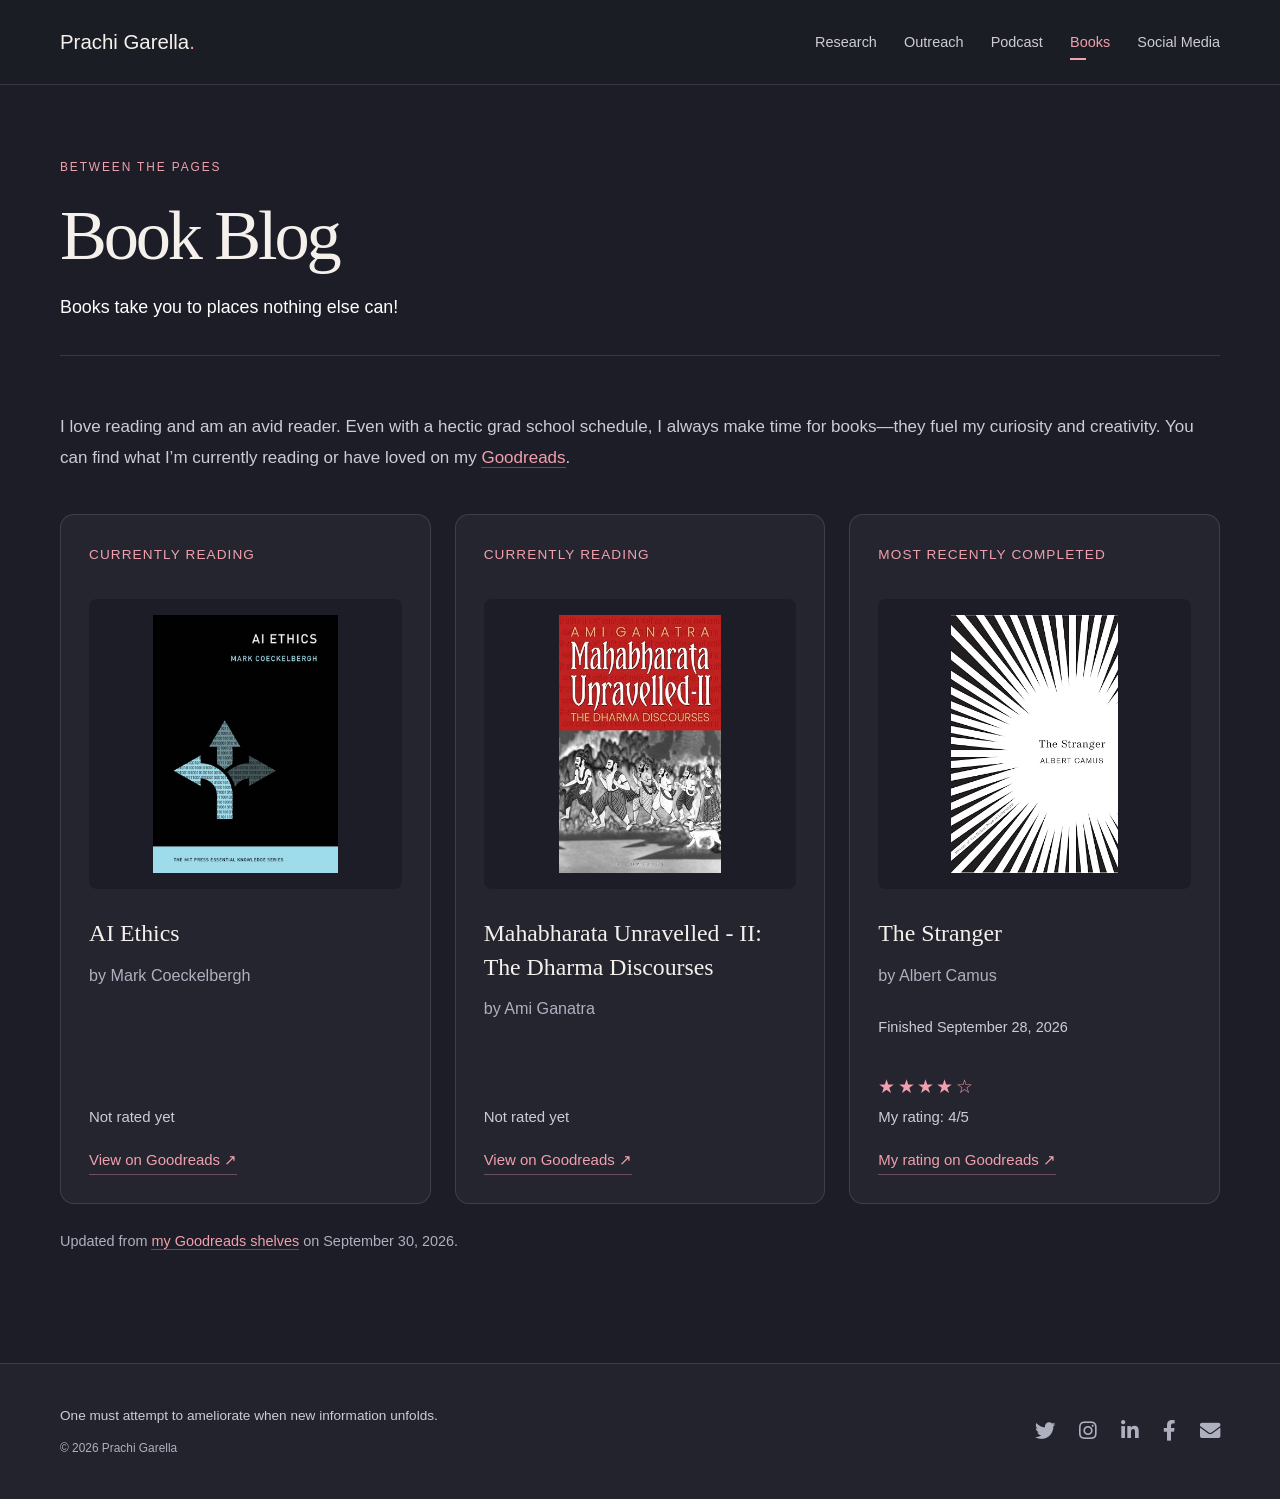
==== commit 11838b9e: "Refresh reading and X posts and improve site accessibility and metadata" ====
--- a/Book Blog.html
+++ b/Book Blog.html
@@ -3,15 +3,27 @@
   <head>
     <title>Book Blog | Prachi Garella</title>
     <meta charset="utf-8" />
-    <meta name="viewport" content="width=device-width, initial-scale=1, user-scalable=no" />
+    <meta name="viewport" content="width=device-width, initial-scale=1" />
     <link rel="stylesheet" href="assets/css/main.css" />
-  <link rel="stylesheet" href="assets/css/site.css?v=20260929-header" />
+  <link rel="stylesheet" href="assets/css/site.css?v=20260930-accessibility" />
   <script src="assets/js/site.js?v=20260929" defer></script>
     <link rel="stylesheet" href="assets/css/books.css?v=20260929-goodreads" />
     <noscript><link rel="stylesheet" href="assets/css/noscript.css" /></noscript>
     <link rel="stylesheet" href="assets/css/theme.css?v=20260929-cohesive" />
+  <meta name="description" content="What Prachi Garella is currently reading, her latest completed book, and personal Goodreads ratings." />
+  <link rel="canonical" href="https://prachigarella.com/Book%20Blog.html" />
+  <meta property="og:type" content="website" />
+  <meta property="og:site_name" content="Prachi Garella" />
+  <meta property="og:title" content="Book Blog | Prachi Garella" />
+  <meta property="og:description" content="What Prachi Garella is currently reading, her latest completed book, and personal Goodreads ratings." />
+  <meta property="og:url" content="https://prachigarella.com/Book%20Blog.html" />
+  <meta property="og:image" content="https://prachigarella.com/images/prachi-home.jpg" />
+  <meta property="og:image:alt" content="Prachi Garella at Rocky Mountain National Park" />
+  <meta name="twitter:card" content="summary_large_image" />
+  <meta name="twitter:creator" content="@garellaprachi" />
 </head>
   <body class="site-theme is-preload book-page">
+  <a class="site-skip" href="#main">Skip to content</a>
     <div id="page-wrapper">
 
       <!-- Header -->
@@ -39,7 +51,7 @@
   </header>
 
       <!-- Main -->
-      <div id="main" class="wrapper style1">
+      <div role="main" id="main" tabindex="-1" class="wrapper style1">
         <div class="container">
           <header class="major">
                         <p class="page-eyebrow">Between the pages</p>
@@ -54,6 +66,17 @@
             </p>
 
             <div class="book-grid">
+              <article class="book-card" aria-labelledby="book-52563234-title">
+                <p class="book-status">Currently reading</p>
+                <a class="book-cover" href="https://www.goodreads.com/book/show/52563234" target="_blank" rel="noopener noreferrer" aria-label="View AI Ethics on Goodreads">
+                  <img src="images/book-52563234.jpg" width="286" height="400" alt="Cover of AI Ethics by Mark Coeckelbergh" loading="lazy" />
+                </a>
+                <h3 id="book-52563234-title">AI Ethics</h3>
+                <p class="book-author">by Mark Coeckelbergh</p>
+
+                <p class="book-rating">Not rated yet</p>
+                <a class="book-link" href="https://www.goodreads.com/review/show/8985090176" target="_blank" rel="noopener noreferrer">View on Goodreads <span aria-hidden="true">↗</span></a>
+              </article>
               <article class="book-card" aria-labelledby="book-203754223-title">
                 <p class="book-status">Currently reading</p>
                 <a class="book-cover" href="https://www.goodreads.com/book/show/203754223" target="_blank" rel="noopener noreferrer" aria-label="View Mahabharata Unravelled - II: The Dharma Discourses on Goodreads">
@@ -64,17 +87,6 @@
 
                 <p class="book-rating">Not rated yet</p>
                 <a class="book-link" href="https://www.goodreads.com/review/show/8669981800" target="_blank" rel="noopener noreferrer">View on Goodreads <span aria-hidden="true">↗</span></a>
-              </article>
-              <article class="book-card" aria-labelledby="book-6779-title">
-                <p class="book-status">Currently reading</p>
-                <a class="book-cover" href="https://www.goodreads.com/book/show/6779" target="_blank" rel="noopener noreferrer" aria-label="View Six Not So Easy Pieces: Einstein&#x27;s Relativity, Symmetry, and Space-Time on Goodreads">
-                  <img src="images/book-6779.jpg" width="312" height="475" alt="Cover of Six Not So Easy Pieces: Einstein&#x27;s Relativity, Symmetry, and Space-Time" loading="lazy" />
-                </a>
-                <h3 id="book-6779-title">Six Not So Easy Pieces: Einstein&#x27;s Relativity, Symmetry, and Space-Time</h3>
-                <p class="book-author">by Richard P. Feynman</p>
-
-                <p class="book-rating">Not rated yet</p>
-                <a class="book-link" href="https://www.goodreads.com/review/show/4049301397" target="_blank" rel="noopener noreferrer">View on Goodreads <span aria-hidden="true">↗</span></a>
               </article>
               <article class="book-card" aria-labelledby="book-49552-title">
                 <p class="book-status">Most recently completed</p>
@@ -88,7 +100,7 @@
                 <a class="book-link" href="https://www.goodreads.com/review/show/4617613543" target="_blank" rel="noopener noreferrer">My rating on Goodreads <span aria-hidden="true">↗</span></a>
               </article>
             </div>
-            <p class="books-updated">Updated from <a href="https://www.goodreads.com/user/show/69055493-prachi-garella" target="_blank" rel="noopener noreferrer">my Goodreads shelves</a> on <time datetime="2026-09-29">September 29, 2026</time>.</p>
+            <p class="books-updated">Updated from <a href="https://www.goodreads.com/user/show/69055493-prachi-garella" target="_blank" rel="noopener noreferrer">my Goodreads shelves</a> on <time datetime="2026-09-30">September 30, 2026</time>.</p>
           </section>
         </div>
       </div>
--- a/assets/css/site.css
+++ b/assets/css/site.css
@@ -36,3 +36,7 @@
 @media (max-width: 736px) {
   .site-header { font-size: 16px; }
 }
+
+/* Keep keyboard access to the content consistent across public pages. */
+.site-skip { position: fixed; top: -100px; left: 1rem; z-index: 200; padding: 0.6rem 1rem; background: #fff; color: #1c1d26 !important; border: 0; }
+.site-skip:focus { top: 1rem; }
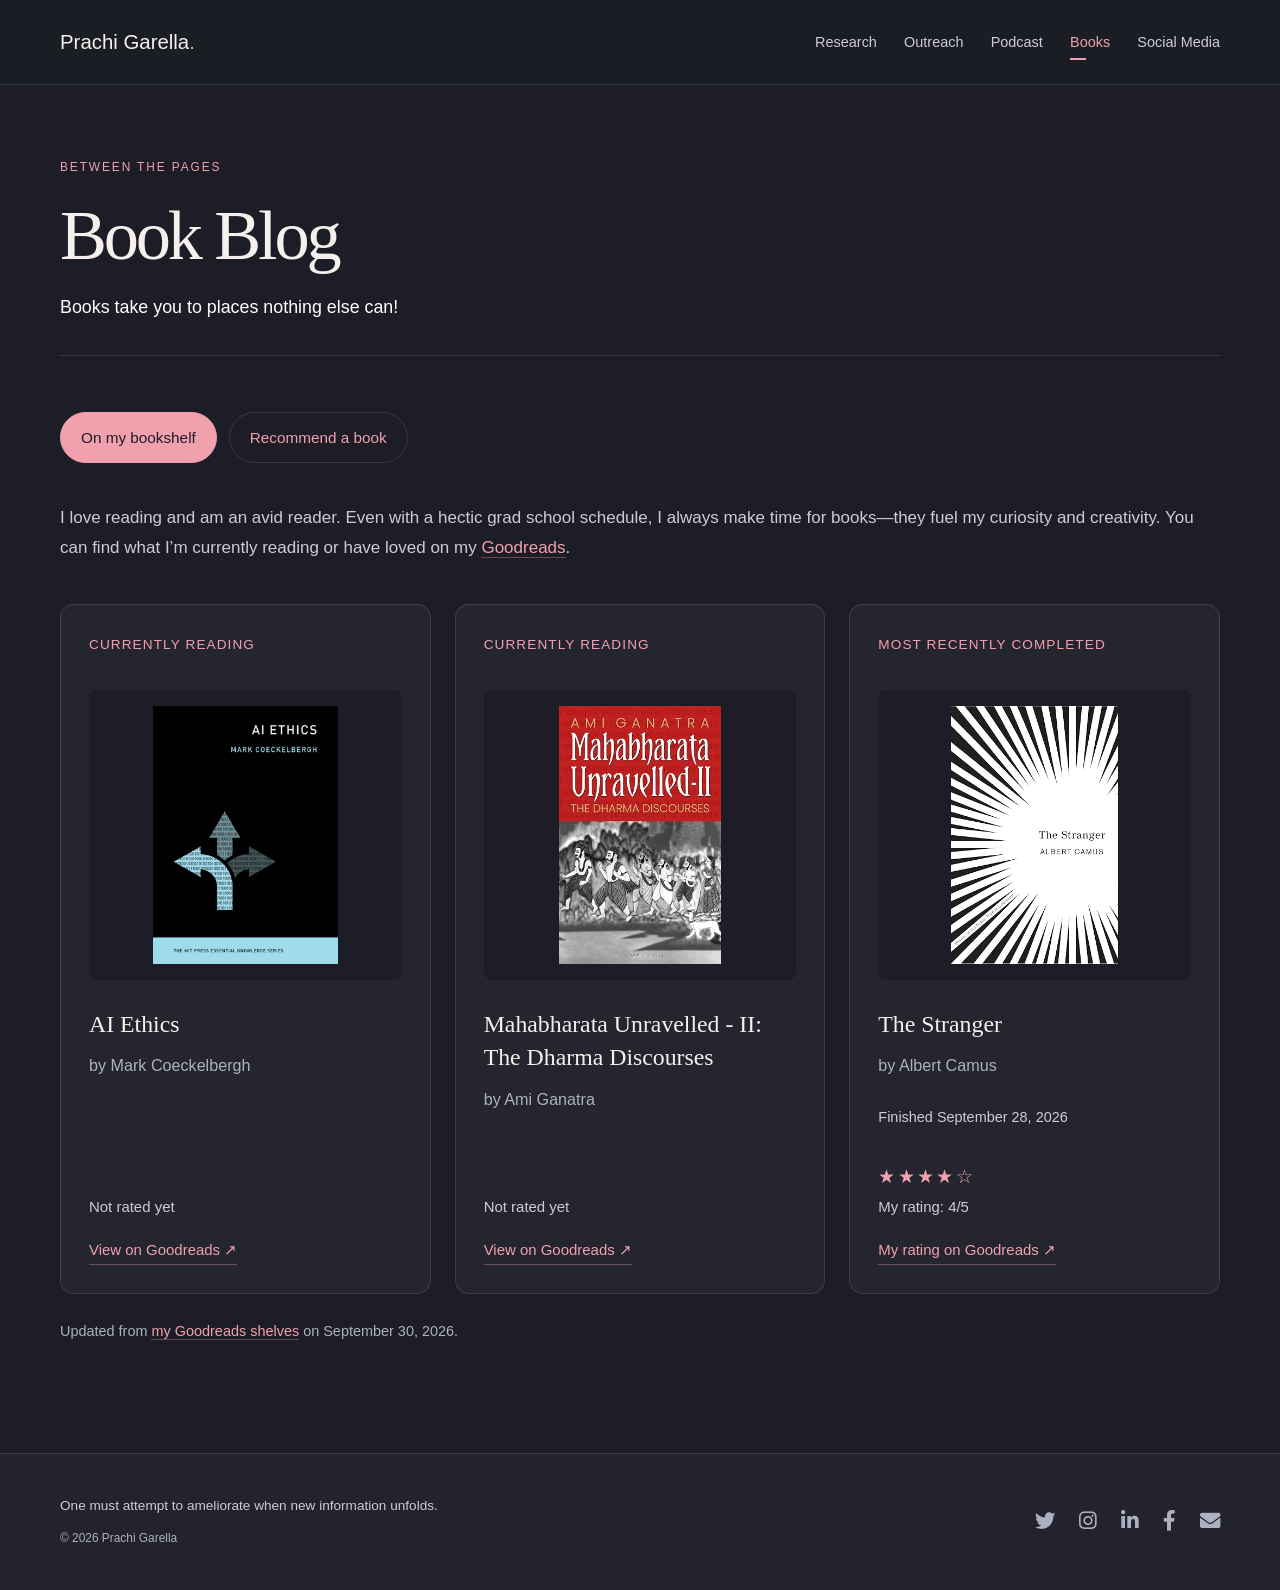
==== commit 94afca7b: "Add book recommendation tab with personalized email drafts" ====
--- a/Book Blog.html
+++ b/Book Blog.html
@@ -7,7 +7,7 @@
     <link rel="stylesheet" href="assets/css/main.css" />
   <link rel="stylesheet" href="assets/css/site.css?v=20260930-accessibility" />
   <script src="assets/js/site.js?v=20260929" defer></script>
-    <link rel="stylesheet" href="assets/css/books.css?v=20260929-goodreads" />
+    <link rel="stylesheet" href="assets/css/books.css?v=20260930-recommendations" />
     <noscript><link rel="stylesheet" href="assets/css/noscript.css" /></noscript>
     <link rel="stylesheet" href="assets/css/theme.css?v=20260929-cohesive" />
   <meta name="description" content="What Prachi Garella is currently reading, her latest completed book, and personal Goodreads ratings." />
@@ -59,6 +59,11 @@
             <p>Books take you to places nothing else can!</p>
           </header>
 
+          <nav class="book-tabs" aria-label="Book Blog sections">
+            <a id="reading-tab" href="#content">On my bookshelf</a>
+            <a id="recommend-tab" href="#recommend-book">Recommend a book</a>
+          </nav>
+
           <!-- Content -->
           <section id="content">
             <p>
@@ -102,6 +107,33 @@
             </div>
             <p class="books-updated">Updated from <a href="https://www.goodreads.com/user/show/69055493-prachi-garella" target="_blank" rel="noopener noreferrer">my Goodreads shelves</a> on <time datetime="2026-09-30">September 30, 2026</time>.</p>
           </section>
+          <section id="recommend-book" class="book-recommendation" aria-labelledby="recommend-heading">
+            <h2 id="recommend-heading">What should I read next?</h2>
+            <p>Found a book you think I’d love? I’d love to hear about it.</p>
+            <form id="book-recommendation-form" hidden>
+              <div class="recommendation-fields">
+                <div>
+                  <label for="recommend-title">Book title <span>(required)</span></label>
+                  <input type="text" id="recommend-title" name="book" required maxlength="160" />
+                </div>
+                <div>
+                  <label for="recommend-author">Author <span>(optional)</span></label>
+                  <input type="text" id="recommend-author" name="author" maxlength="120" />
+                </div>
+              </div>
+              <label for="recommend-message">Why do you recommend it? <span>(optional)</span></label>
+              <textarea id="recommend-message" name="message" rows="4" maxlength="1000"></textarea>
+              <label for="recommend-name">Your name <span>(optional)</span></label>
+              <input type="text" id="recommend-name" name="name" autocomplete="name" maxlength="80" aria-describedby="recommend-name-help" />
+              <p id="recommend-name-help" class="recommendation-help">Leave your name blank if you prefer. Your sending email address will still be visible.</p>
+              <p class="recommendation-subject">Email subject: <span id="recommend-subject">Book Recommendation</span></p>
+              <button type="submit" class="button primary">Open email draft <span class="icon solid fa-envelope" aria-hidden="true"></span></button>
+              <p class="recommendation-help">Opens your email app with a draft to <a href="mailto:prachigarella@prachigarella.com">prachigarella@prachigarella.com</a>. Review it and press Send there.</p>
+              <p id="recommend-status" role="status"></p>
+              <a id="recommend-draft" hidden>Open the email draft again</a>
+            </form>
+            <noscript><p>Email your recommendation to <a href="mailto:prachigarella@prachigarella.com?subject=Book%20Recommendation">prachigarella@prachigarella.com</a> with the subject “Book Recommendation” or “Book Recommendation by Your Name”. Your sending email address will be visible.</p></noscript>
+          </section>
         </div>
       </div>
 
@@ -125,6 +157,7 @@
     </div>
 
     <!-- Scripts -->
+    <script src="assets/js/books.js?v=20260930-recommendations" defer></script>
     <script src="assets/js/jquery.min.js"></script>
     <script src="assets/js/jquery.scrolly.min.js"></script>
     <script src="assets/js/jquery.dropotron.min.js"></script>
--- a/assets/css/books.css
+++ b/assets/css/books.css
@@ -23,3 +23,26 @@
   .book-status { min-height: 0; }
   .book-cover { height: 260px; }
 }
+
+/* Reading and recommendation tabs, with a no-script anchor fallback. */
+.book-page [hidden] { display: none !important; }
+.book-tabs { display: flex; flex-wrap: wrap; gap: 0.75rem; margin-bottom: 2.5rem; }
+.book-page .book-tabs a { padding: 0.65rem 1.25rem; border: 1px solid var(--line); border-radius: 999px; font-size: 0.9em; }
+.book-page .book-tabs a[aria-selected="true"] { background: var(--accent); color: #1c1d26 !important; border-color: var(--accent); }
+.book-recommendation { max-width: 48rem; padding: 2rem; border: 1px solid var(--line); border-radius: 14px; background: var(--surface); }
+.book-recommendation h2 { font-family: Georgia, 'Times New Roman', serif; font-size: 2rem; letter-spacing: -0.025em; }
+.book-recommendation form { margin-bottom: 0; }
+.recommendation-fields { display: grid; grid-template-columns: 1fr 1fr; gap: 1.25rem; }
+.book-recommendation label { font-size: 0.9em; margin-bottom: 0.5rem; }
+.book-recommendation label span, .recommendation-help { color: var(--muted); }
+.book-recommendation input, .book-recommendation textarea { margin-bottom: 1.25rem; font: inherit; }
+.book-recommendation input:focus, .book-recommendation textarea:focus { border-color: var(--accent); box-shadow: 0 0 0 1px var(--accent); }
+.recommendation-help { font-size: 0.8em; margin-top: 0.75rem; overflow-wrap: anywhere; }
+.recommendation-subject { font-size: 0.85em; overflow-wrap: anywhere; }
+#recommend-subject { color: var(--ink); }
+#recommend-status:empty { display: none; }
+#recommend-status, #recommend-draft { font-size: 0.85em; }
+@media (max-width: 736px) {
+  .book-recommendation { padding: 1.25rem; }
+  .recommendation-fields { grid-template-columns: minmax(0, 1fr); gap: 0; }
+}
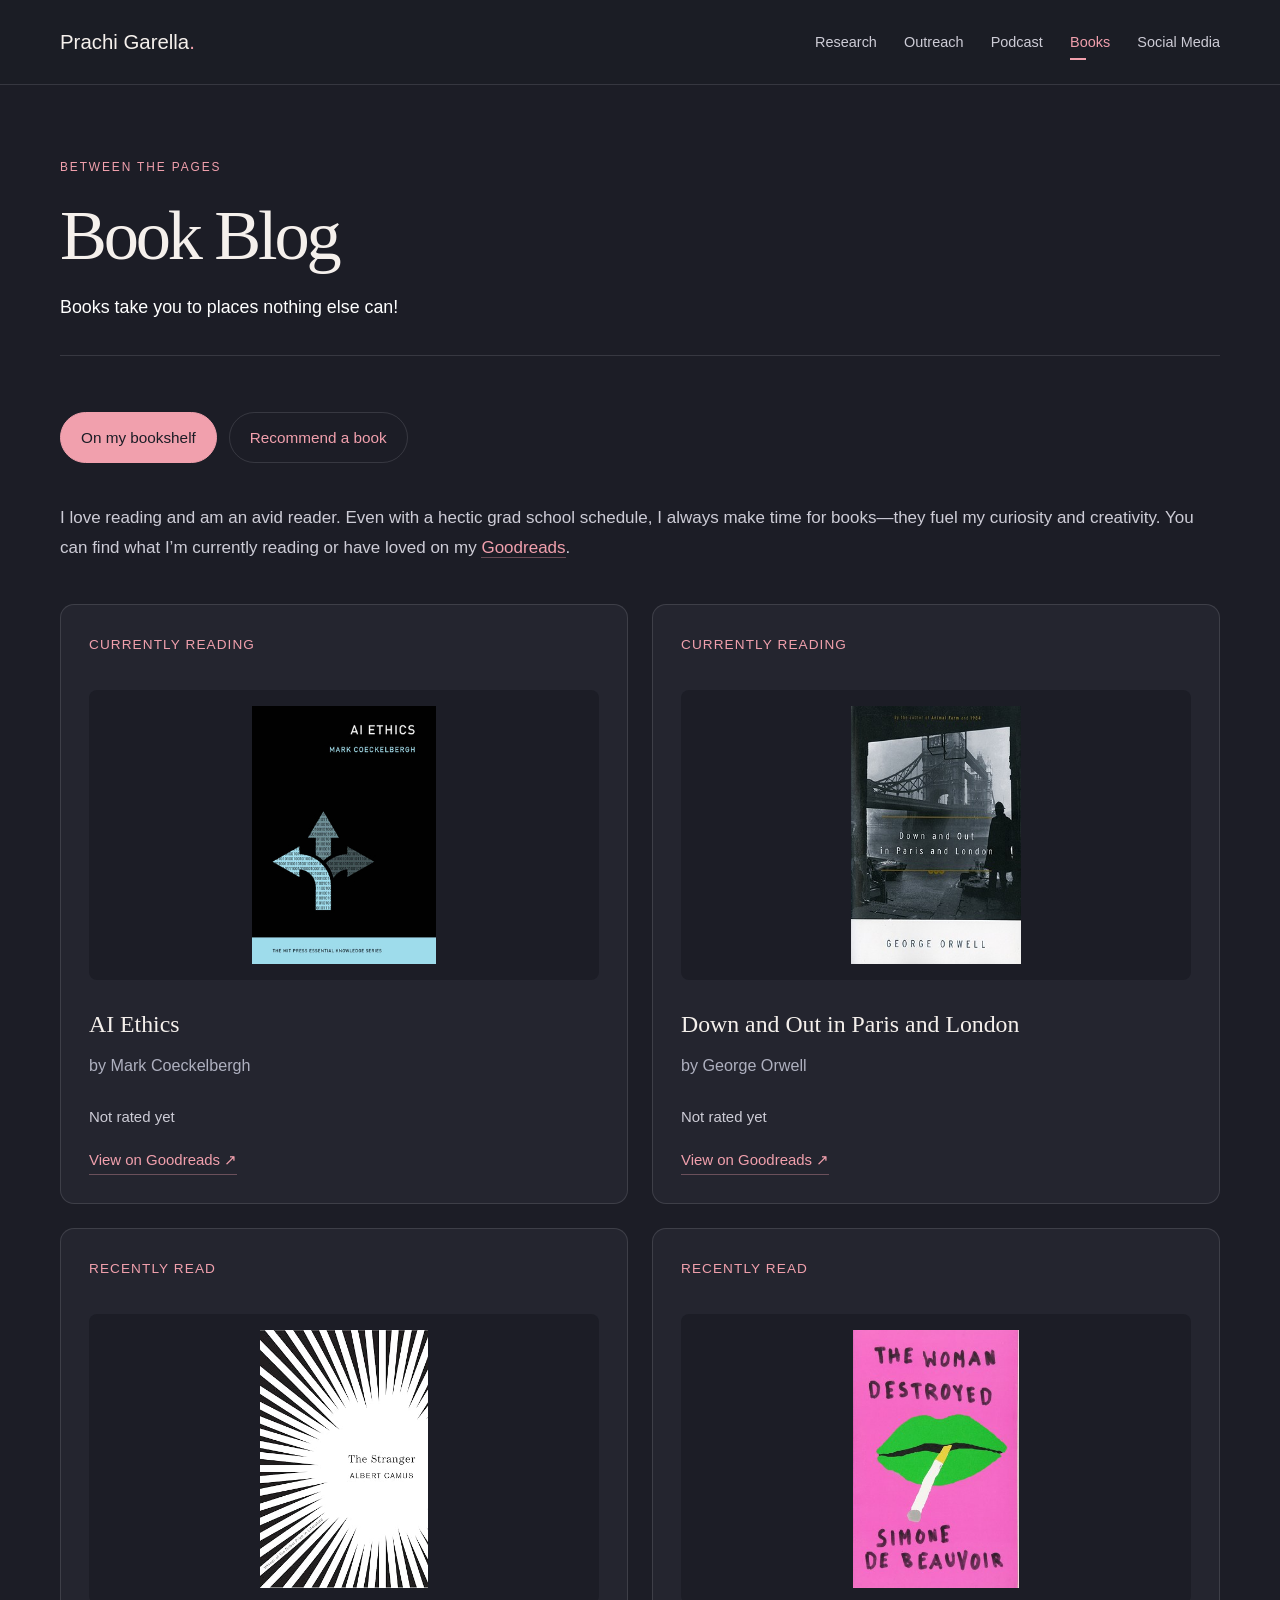
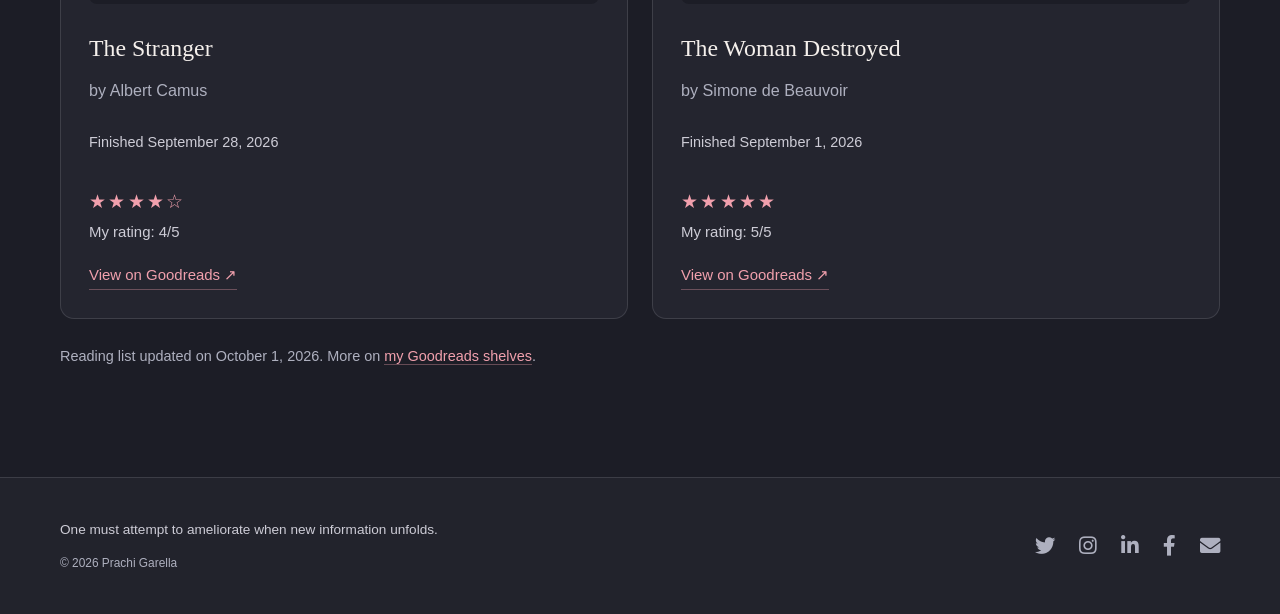
==== commit fa0b548f: "Refresh four-book reading list and record website audit" ====
--- a/Book Blog.html
+++ b/Book Blog.html
@@ -7,15 +7,15 @@
     <link rel="stylesheet" href="assets/css/main.css" />
   <link rel="stylesheet" href="assets/css/site.css?v=20260930-accessibility" />
   <script src="assets/js/site.js?v=20260929" defer></script>
-    <link rel="stylesheet" href="assets/css/books.css?v=20260930-recommendations" />
+    <link rel="stylesheet" href="assets/css/books.css?v=20261001-four-books" />
     <noscript><link rel="stylesheet" href="assets/css/noscript.css" /></noscript>
     <link rel="stylesheet" href="assets/css/theme.css?v=20260929-cohesive" />
-  <meta name="description" content="What Prachi Garella is currently reading, her latest completed book, and personal Goodreads ratings." />
+  <meta name="description" content="What Prachi Garella is currently reading, her recently completed books, and personal book ratings." />
   <link rel="canonical" href="https://prachigarella.com/Book%20Blog.html" />
   <meta property="og:type" content="website" />
   <meta property="og:site_name" content="Prachi Garella" />
   <meta property="og:title" content="Book Blog | Prachi Garella" />
-  <meta property="og:description" content="What Prachi Garella is currently reading, her latest completed book, and personal Goodreads ratings." />
+  <meta property="og:description" content="What Prachi Garella is currently reading, her recently completed books, and personal book ratings." />
   <meta property="og:url" content="https://prachigarella.com/Book%20Blog.html" />
   <meta property="og:image" content="https://prachigarella.com/images/prachi-home.jpg" />
   <meta property="og:image:alt" content="Prachi Garella at Rocky Mountain National Park" />
@@ -78,39 +78,50 @@
                 </a>
                 <h3 id="book-52563234-title">AI Ethics</h3>
                 <p class="book-author">by Mark Coeckelbergh</p>
-
                 <p class="book-rating">Not rated yet</p>
                 <a class="book-link" href="https://www.goodreads.com/review/show/8985090176" target="_blank" rel="noopener noreferrer">View on Goodreads <span aria-hidden="true">↗</span></a>
               </article>
-              <article class="book-card" aria-labelledby="book-203754223-title">
+              <article class="book-card" aria-labelledby="book-393199-title">
                 <p class="book-status">Currently reading</p>
-                <a class="book-cover" href="https://www.goodreads.com/book/show/203754223" target="_blank" rel="noopener noreferrer" aria-label="View Mahabharata Unravelled - II: The Dharma Discourses on Goodreads">
-                  <img src="images/book-203754223.jpg" width="297" height="475" alt="Cover of Mahabharata Unravelled - II: The Dharma Discourses" loading="lazy" />
+                <a class="book-cover" href="https://www.goodreads.com/book/show/393199" target="_blank" rel="noopener noreferrer" aria-label="View Down and Out in Paris and London on Goodreads">
+                  <img src="images/book-393199.jpg" width="265" height="400" alt="Cover of Down and Out in Paris and London by George Orwell" loading="lazy" />
                 </a>
-                <h3 id="book-203754223-title">Mahabharata Unravelled - II: The Dharma Discourses</h3>
-                <p class="book-author">by Ami Ganatra</p>
-
+                <h3 id="book-393199-title">Down and Out in Paris and London</h3>
+                <p class="book-author">by George Orwell</p>
                 <p class="book-rating">Not rated yet</p>
-                <a class="book-link" href="https://www.goodreads.com/review/show/8669981800" target="_blank" rel="noopener noreferrer">View on Goodreads <span aria-hidden="true">↗</span></a>
+                <a class="book-link" href="https://www.goodreads.com/review/show/7809176614" target="_blank" rel="noopener noreferrer">View on Goodreads <span aria-hidden="true">↗</span></a>
               </article>
               <article class="book-card" aria-labelledby="book-49552-title">
-                <p class="book-status">Most recently completed</p>
+                <p class="book-status">Recently read</p>
                 <a class="book-cover" href="https://www.goodreads.com/book/show/49552" target="_blank" rel="noopener noreferrer" aria-label="View The Stranger on Goodreads">
-                  <img src="images/book-49552.jpg" width="308" height="475" alt="Cover of The Stranger" loading="lazy" />
+                  <img src="images/book-49552.jpg" width="308" height="475" alt="Cover of The Stranger by Albert Camus" loading="lazy" />
                 </a>
                 <h3 id="book-49552-title">The Stranger</h3>
                 <p class="book-author">by Albert Camus</p>
                 <p class="book-finished">Finished <time datetime="2026-09-28">September 28, 2026</time></p>
                 <p class="book-rating"><span class="book-stars" aria-hidden="true">★★★★☆</span> <span>My rating: 4/5</span></p>
-                <a class="book-link" href="https://www.goodreads.com/review/show/4617613543" target="_blank" rel="noopener noreferrer">My rating on Goodreads <span aria-hidden="true">↗</span></a>
+                <a class="book-link" href="https://www.goodreads.com/review/show/4617613543" target="_blank" rel="noopener noreferrer">View on Goodreads <span aria-hidden="true">↗</span></a>
+              </article>
+              <article class="book-card" aria-labelledby="book-141421-title">
+                <p class="book-status">Recently read</p>
+                <a class="book-cover" href="https://www.goodreads.com/book/show/141421" target="_blank" rel="noopener noreferrer" aria-label="View The Woman Destroyed on Goodreads">
+                  <img src="images/book-141421.jpg" width="307" height="475" alt="Cover of The Woman Destroyed by Simone de Beauvoir" loading="lazy" />
+                </a>
+                <h3 id="book-141421-title">The Woman Destroyed</h3>
+                <p class="book-author">by Simone de Beauvoir</p>
+                <p class="book-finished">Finished <time datetime="2026-09-01">September 1, 2026</time></p>
+                <p class="book-rating"><span class="book-stars" aria-hidden="true">★★★★★</span> <span>My rating: 5/5</span></p>
+                <a class="book-link" href="https://www.goodreads.com/review/show/5213570342" target="_blank" rel="noopener noreferrer">View on Goodreads <span aria-hidden="true">↗</span></a>
               </article>
             </div>
-            <p class="books-updated">Updated from <a href="https://www.goodreads.com/user/show/69055493-prachi-garella" target="_blank" rel="noopener noreferrer">my Goodreads shelves</a> on <time datetime="2026-09-30">September 30, 2026</time>.</p>
+            <p class="books-updated">Reading list updated on <time datetime="2026-10-01">October 1, 2026</time>. More on <a href="https://www.goodreads.com/user/show/69055493-prachi-garella" target="_blank" rel="noopener noreferrer">my Goodreads shelves</a>.</p>
           </section>
           <section id="recommend-book" class="book-recommendation" aria-labelledby="recommend-heading">
             <h2 id="recommend-heading">What should I read next?</h2>
             <p>Found a book you think I’d love? I’d love to hear about it.</p>
-            <form id="book-recommendation-form" hidden>
+            <form id="book-recommendation-form" data-endpoint="https://formspree.io/f/xwlpzaod" hidden>
+              <input type="hidden" name="subject" value="Book Recommendation" />
+              <input type="text" name="_gotcha" tabindex="-1" autocomplete="off" hidden aria-hidden="true" />
               <div class="recommendation-fields">
                 <div>
                   <label for="recommend-title">Book title <span>(required)</span></label>
@@ -125,14 +136,12 @@
               <textarea id="recommend-message" name="message" rows="4" maxlength="1000"></textarea>
               <label for="recommend-name">Your name <span>(optional)</span></label>
               <input type="text" id="recommend-name" name="name" autocomplete="name" maxlength="80" aria-describedby="recommend-name-help" />
-              <p id="recommend-name-help" class="recommendation-help">Leave your name blank if you prefer. Your sending email address will still be visible.</p>
-              <p class="recommendation-subject">Email subject: <span id="recommend-subject">Book Recommendation</span></p>
-              <button type="submit" class="button primary">Open email draft <span class="icon solid fa-envelope" aria-hidden="true"></span></button>
-              <p class="recommendation-help">Opens your email app with a draft to <a href="mailto:prachigarella@prachigarella.com">prachigarella@prachigarella.com</a>. Review it and press Send there.</p>
+              <p id="recommend-name-help" class="recommendation-help">Leave your name blank to send without a name. No email address is needed.</p>
+                            <button type="submit" class="button primary">Send recommendation <span class="icon solid fa-envelope" aria-hidden="true"></span></button>
+              <p class="recommendation-help">Your recommendation goes straight to my inbox.</p>
               <p id="recommend-status" role="status"></p>
-              <a id="recommend-draft" hidden>Open the email draft again</a>
             </form>
-            <noscript><p>Email your recommendation to <a href="mailto:prachigarella@prachigarella.com?subject=Book%20Recommendation">prachigarella@prachigarella.com</a> with the subject “Book Recommendation” or “Book Recommendation by Your Name”. Your sending email address will be visible.</p></noscript>
+            <noscript><p>Please enable JavaScript to send a recommendation directly from this page.</p></noscript>
           </section>
         </div>
       </div>
@@ -157,7 +166,7 @@
     </div>
 
     <!-- Scripts -->
-    <script src="assets/js/books.js?v=20260930-recommendations" defer></script>
+    <script src="assets/js/books.js?v=20260930-direct-send" defer></script>
     <script src="assets/js/jquery.min.js"></script>
     <script src="assets/js/jquery.scrolly.min.js"></script>
     <script src="assets/js/jquery.dropotron.min.js"></script>
--- a/assets/css/books.css
+++ b/assets/css/books.css
@@ -1,6 +1,6 @@
 /* Featured books from Goodreads. */
 .book-page .container { max-width: 70rem; }
-.book-grid { display: grid; grid-template-columns: repeat(3, minmax(0, 1fr)); gap: 1.5rem; margin-top: 2.5rem; }
+.book-grid { display: grid; grid-template-columns: repeat(2, minmax(0, 1fr)); gap: 1.5rem; margin-top: 2.5rem; }
 .book-card { display: flex; flex-direction: column; min-width: 0; padding: 1.5rem; border: 1px solid rgba(255,255,255,0.15); border-radius: 6px; background: rgba(255,255,255,0.025); }
 .book-status { color: #e44c65; font-size: 0.8em; letter-spacing: 0.08em; text-transform: uppercase; min-height: 3em; margin-bottom: 1rem; }
 .book-cover { display: flex; justify-content: center; align-items: center; height: 260px; margin-bottom: 1.75rem; border: 0; }
@@ -38,10 +38,8 @@
 .book-recommendation input, .book-recommendation textarea { margin-bottom: 1.25rem; font: inherit; }
 .book-recommendation input:focus, .book-recommendation textarea:focus { border-color: var(--accent); box-shadow: 0 0 0 1px var(--accent); }
 .recommendation-help { font-size: 0.8em; margin-top: 0.75rem; overflow-wrap: anywhere; }
-.recommendation-subject { font-size: 0.85em; overflow-wrap: anywhere; }
-#recommend-subject { color: var(--ink); }
 #recommend-status:empty { display: none; }
-#recommend-status, #recommend-draft { font-size: 0.85em; }
+#recommend-status { font-size: 0.85em; }
 @media (max-width: 736px) {
   .book-recommendation { padding: 1.25rem; }
   .recommendation-fields { grid-template-columns: minmax(0, 1fr); gap: 0; }
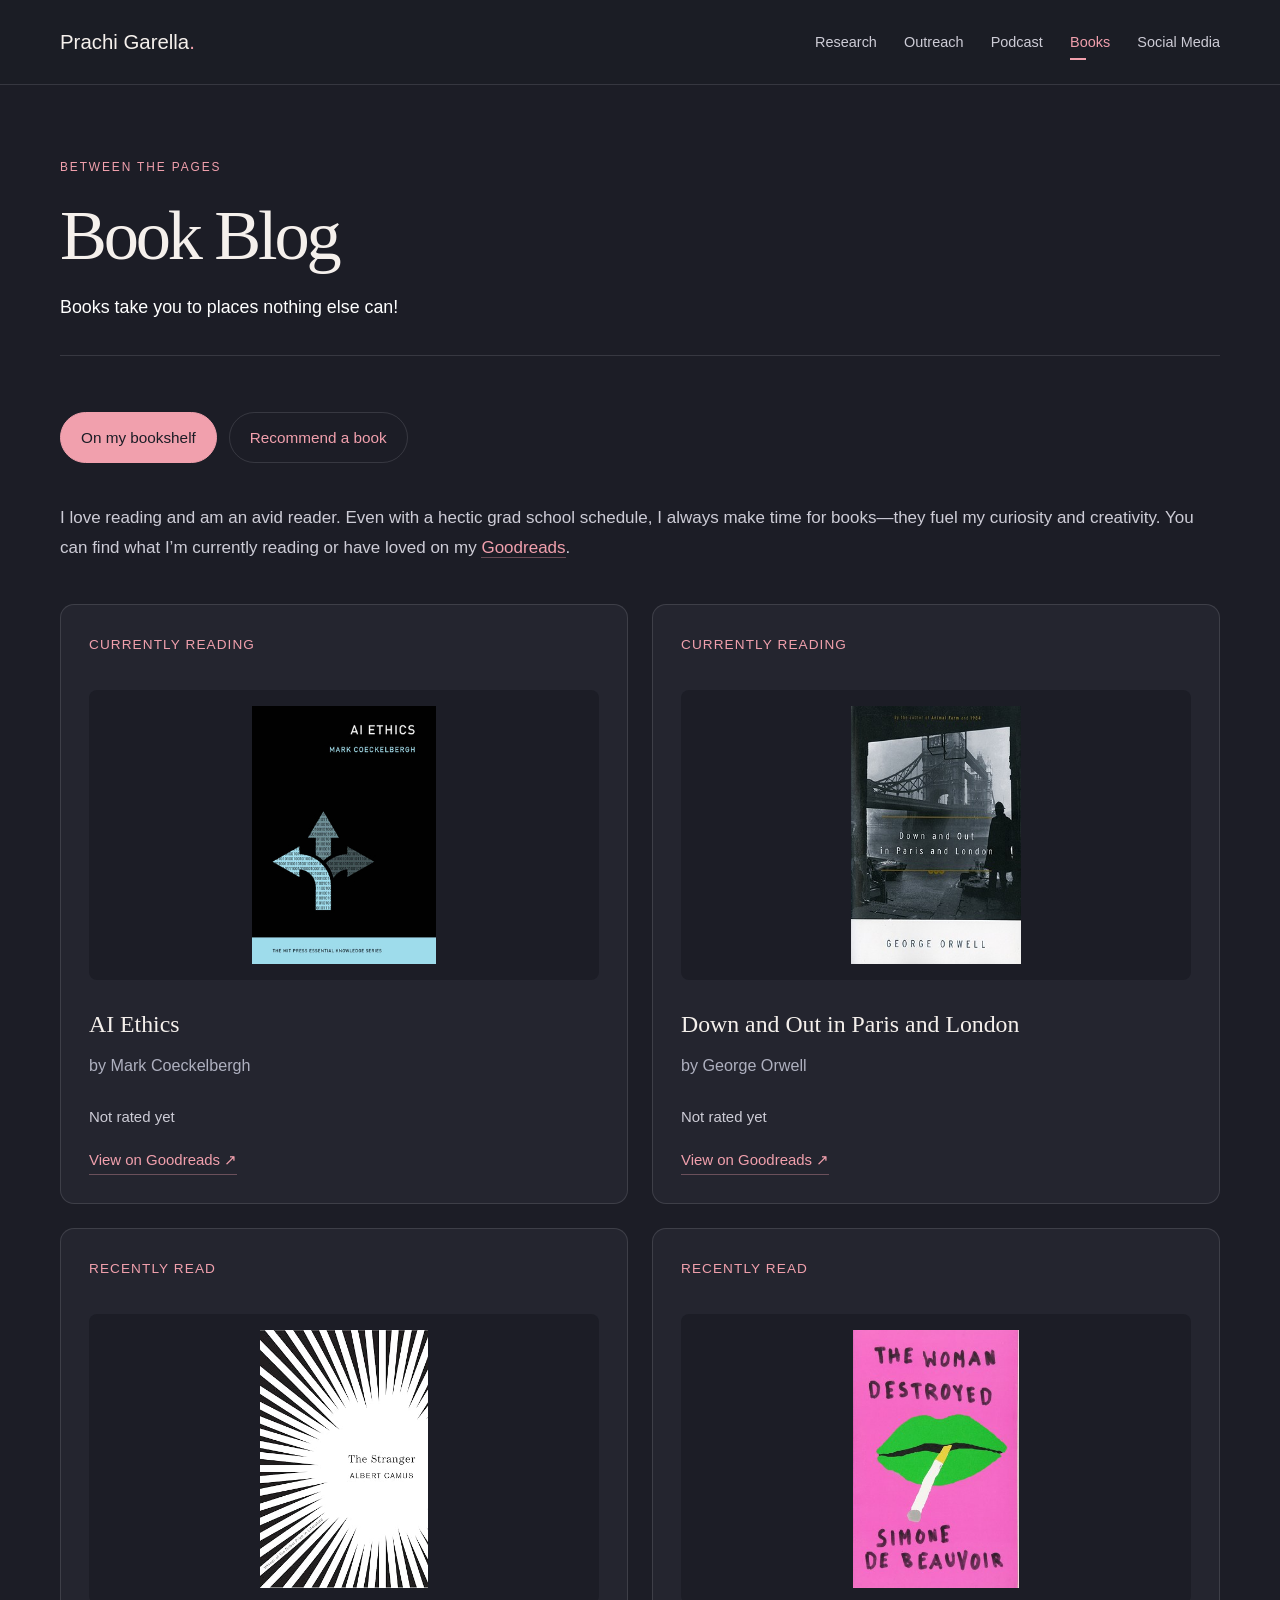
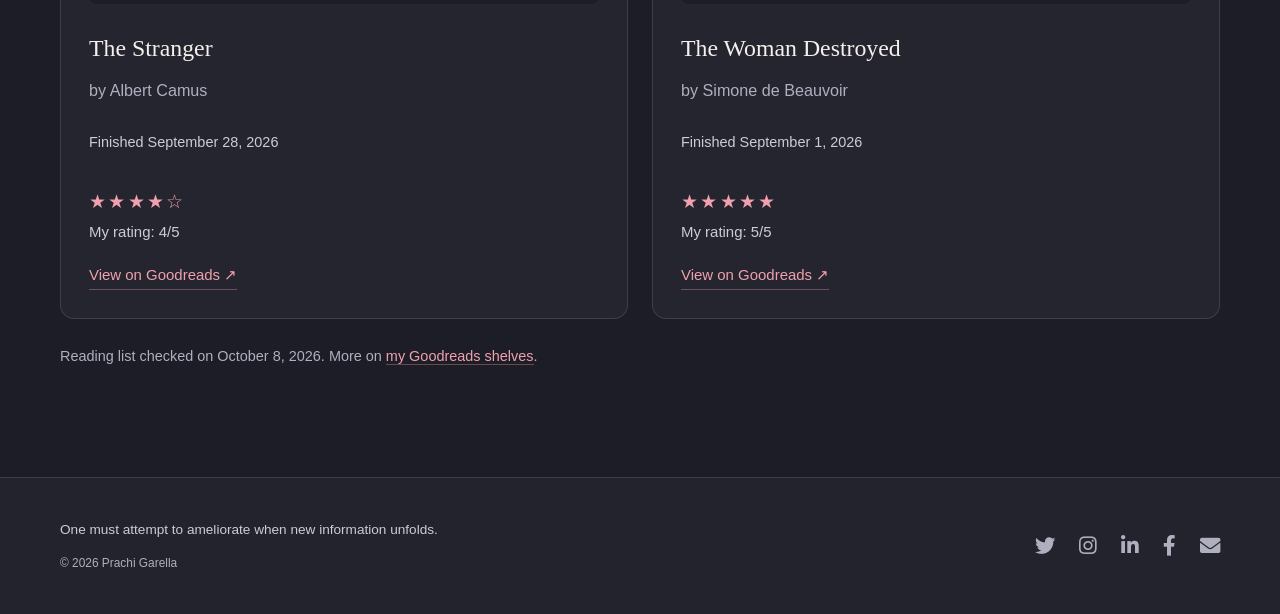
==== commit 62d97f7f: "Refresh October social posts and audit website content" ====
--- a/Book Blog.html
+++ b/Book Blog.html
@@ -114,7 +114,7 @@
                 <a class="book-link" href="https://www.goodreads.com/review/show/5213570342" target="_blank" rel="noopener noreferrer">View on Goodreads <span aria-hidden="true">↗</span></a>
               </article>
             </div>
-            <p class="books-updated">Reading list updated on <time datetime="2026-10-01">October 1, 2026</time>. More on <a href="https://www.goodreads.com/user/show/69055493-prachi-garella" target="_blank" rel="noopener noreferrer">my Goodreads shelves</a>.</p>
+            <p class="books-updated">Reading list checked on <time datetime="2026-10-08">October 8, 2026</time>. More on <a href="https://www.goodreads.com/user/show/69055493-prachi-garella" target="_blank" rel="noopener noreferrer">my Goodreads shelves</a>.</p>
           </section>
           <section id="recommend-book" class="book-recommendation" aria-labelledby="recommend-heading">
             <h2 id="recommend-heading">What should I read next?</h2>
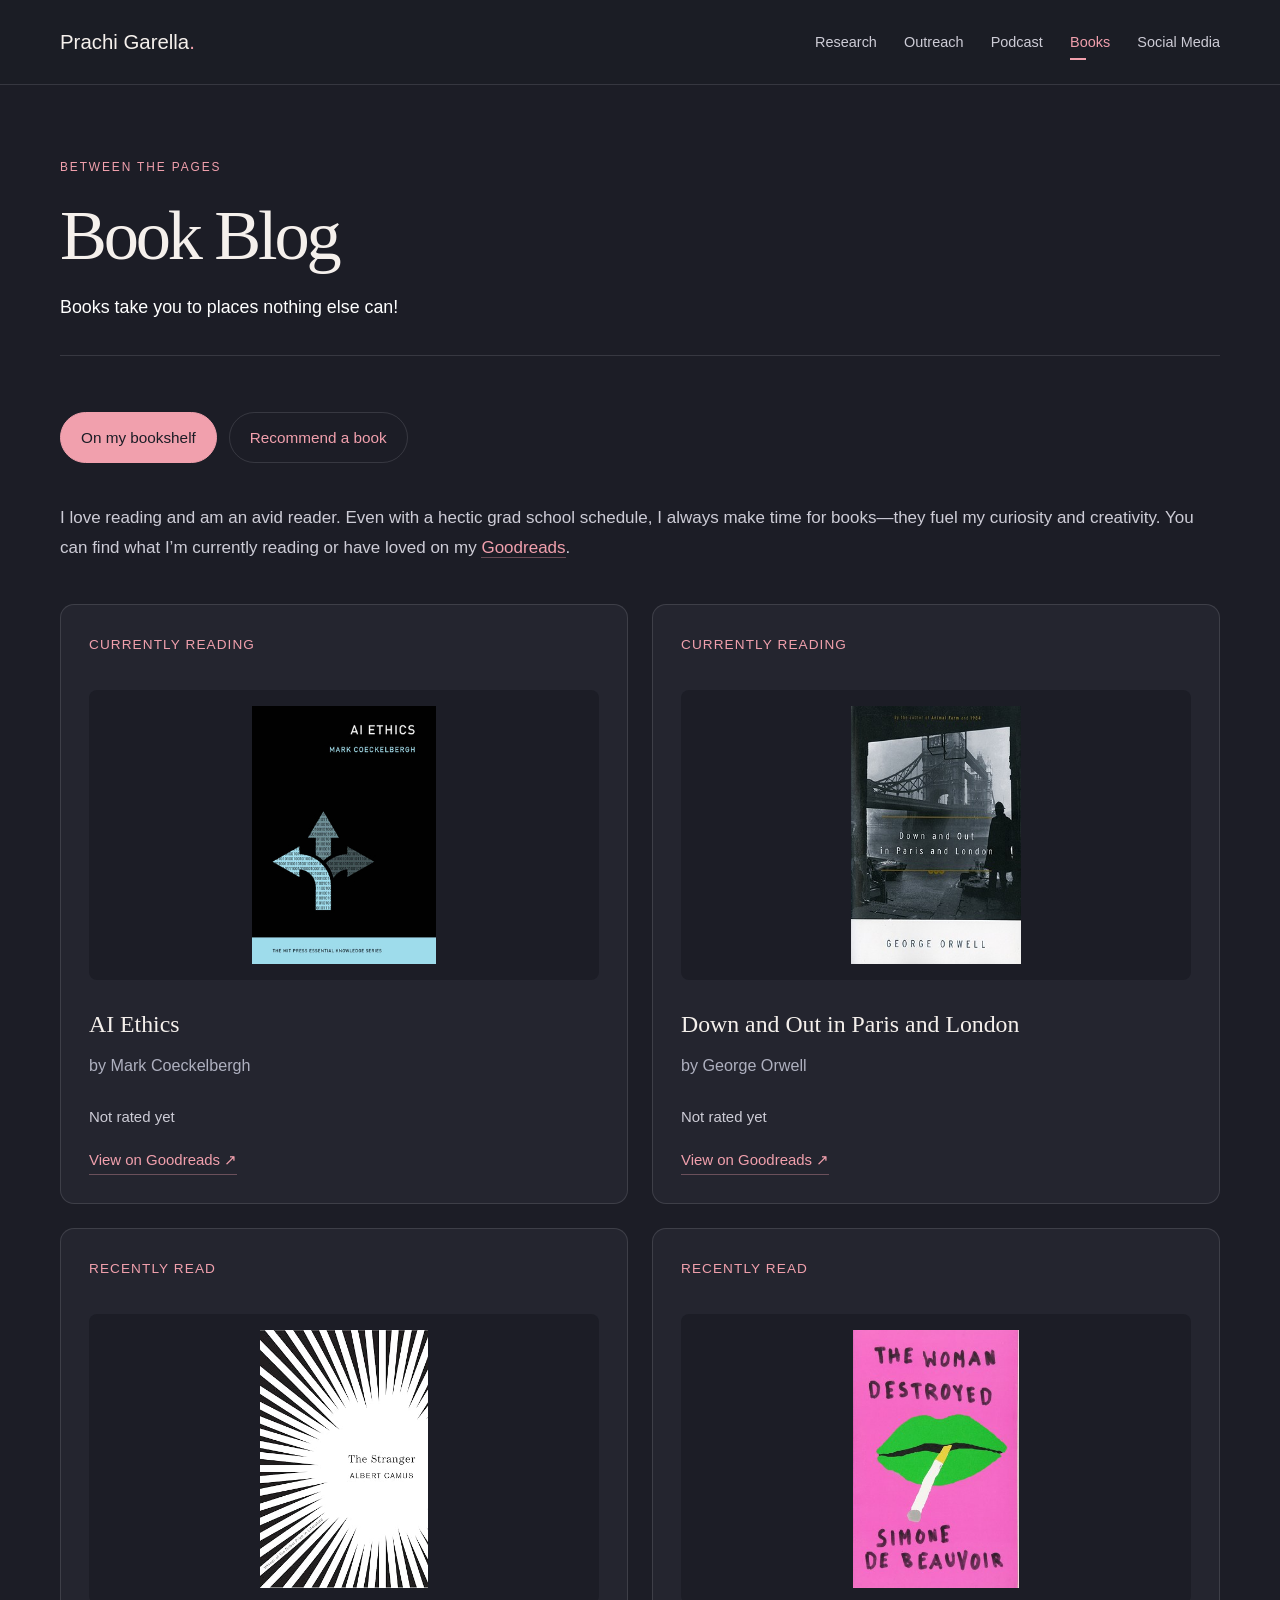
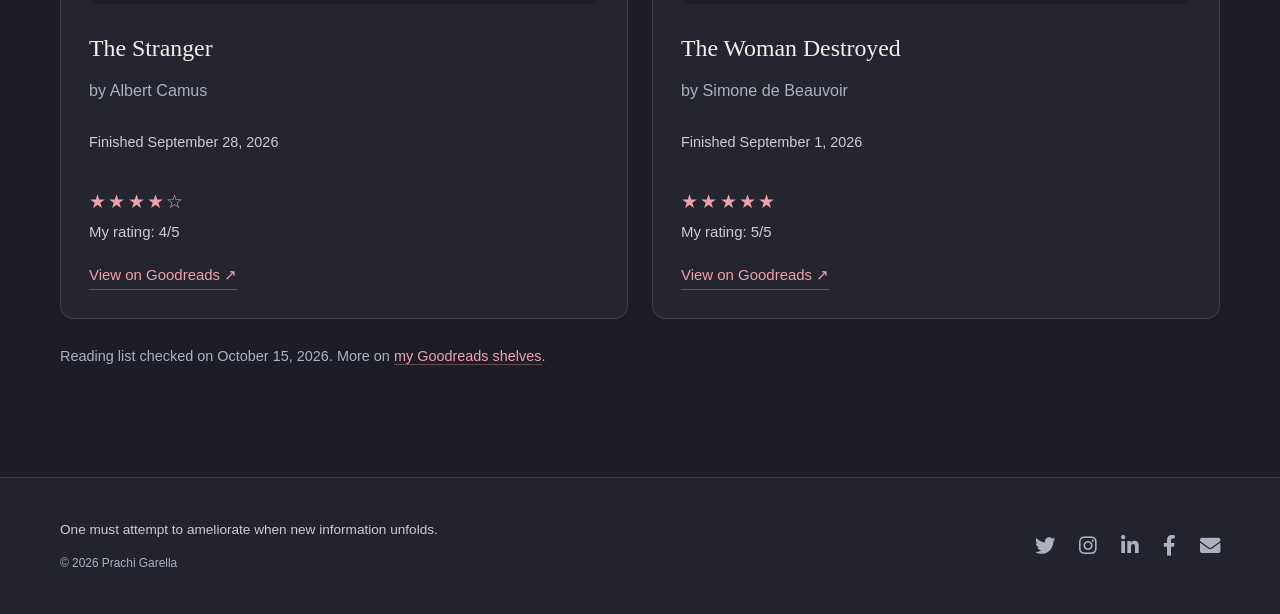
==== commit 398c9bc4: "Refresh paper announcement and complete content audit" ====
--- a/Book Blog.html
+++ b/Book Blog.html
@@ -114,7 +114,7 @@
                 <a class="book-link" href="https://www.goodreads.com/review/show/5213570342" target="_blank" rel="noopener noreferrer">View on Goodreads <span aria-hidden="true">↗</span></a>
               </article>
             </div>
-            <p class="books-updated">Reading list checked on <time datetime="2026-10-08">October 8, 2026</time>. More on <a href="https://www.goodreads.com/user/show/69055493-prachi-garella" target="_blank" rel="noopener noreferrer">my Goodreads shelves</a>.</p>
+            <p class="books-updated">Reading list checked on <time datetime="2026-10-15">October 15, 2026</time>. More on <a href="https://www.goodreads.com/user/show/69055493-prachi-garella" target="_blank" rel="noopener noreferrer">my Goodreads shelves</a>.</p>
           </section>
           <section id="recommend-book" class="book-recommendation" aria-labelledby="recommend-heading">
             <h2 id="recommend-heading">What should I read next?</h2>
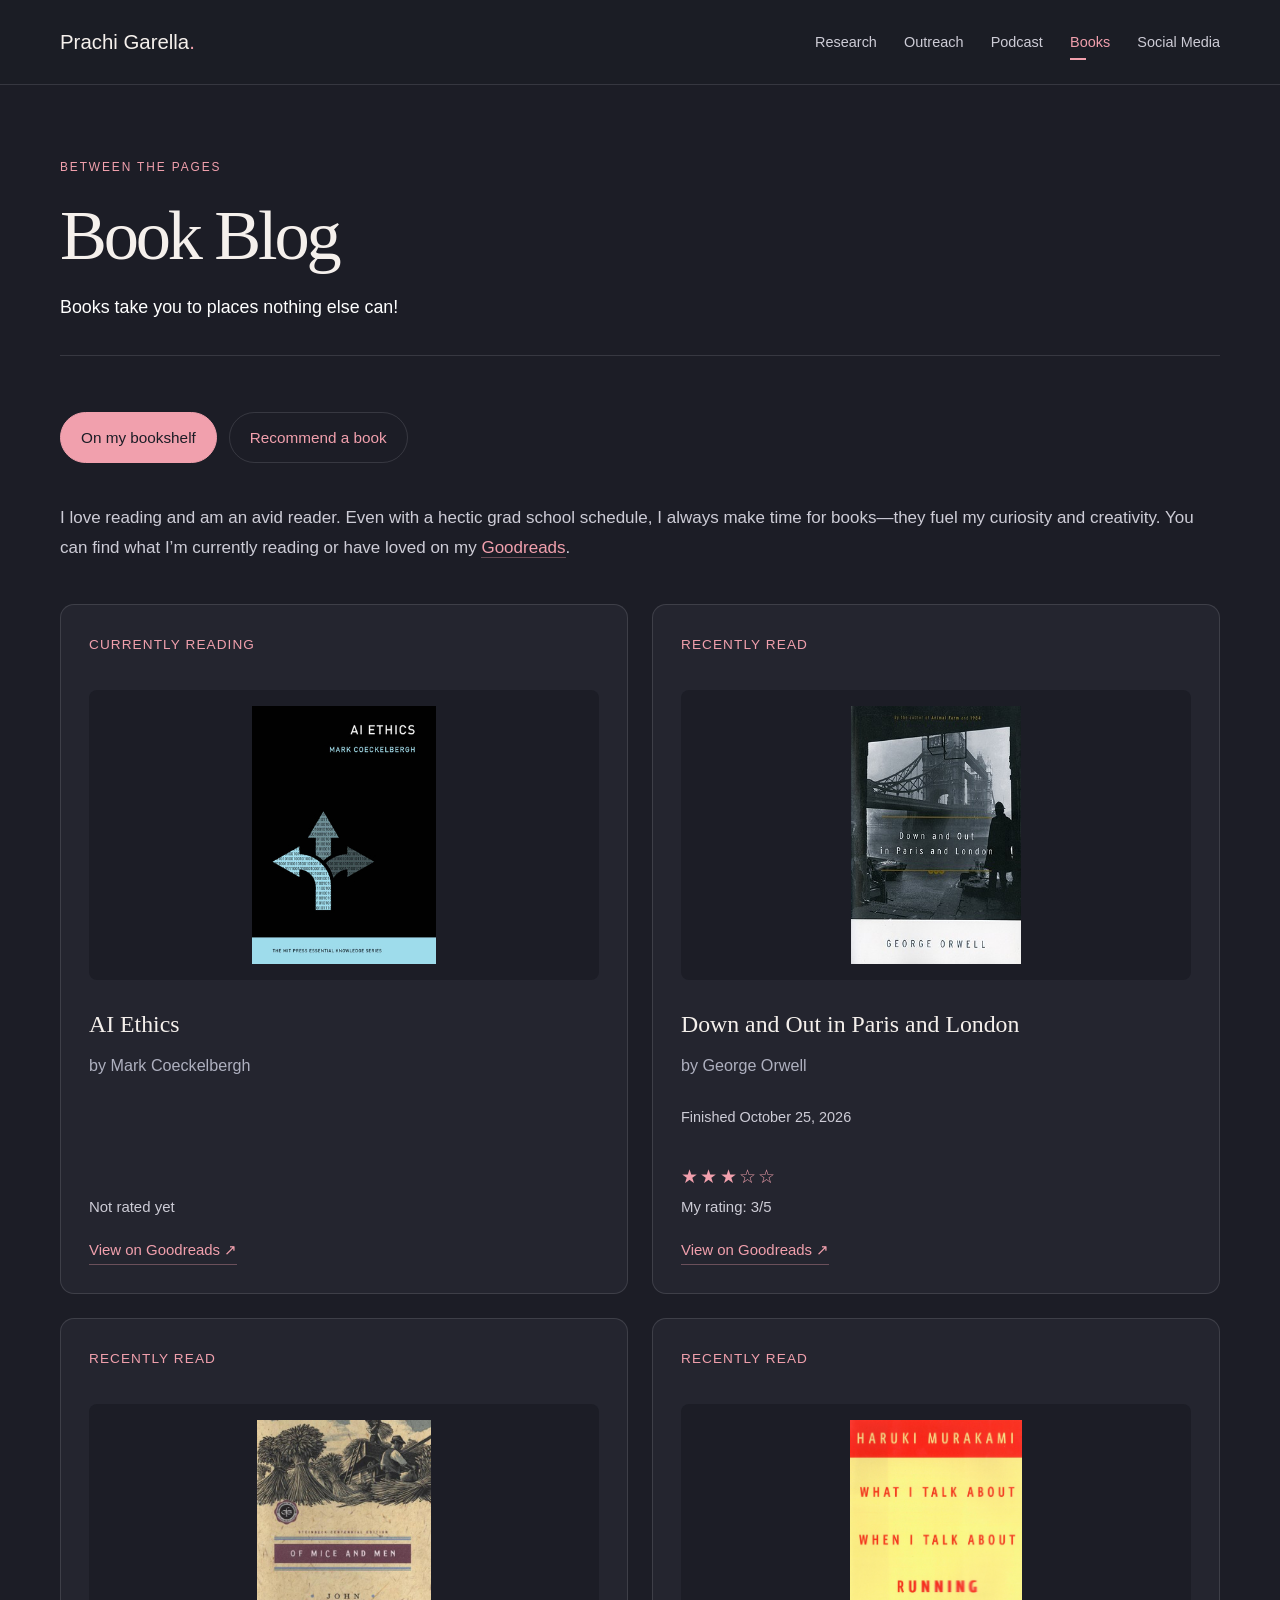
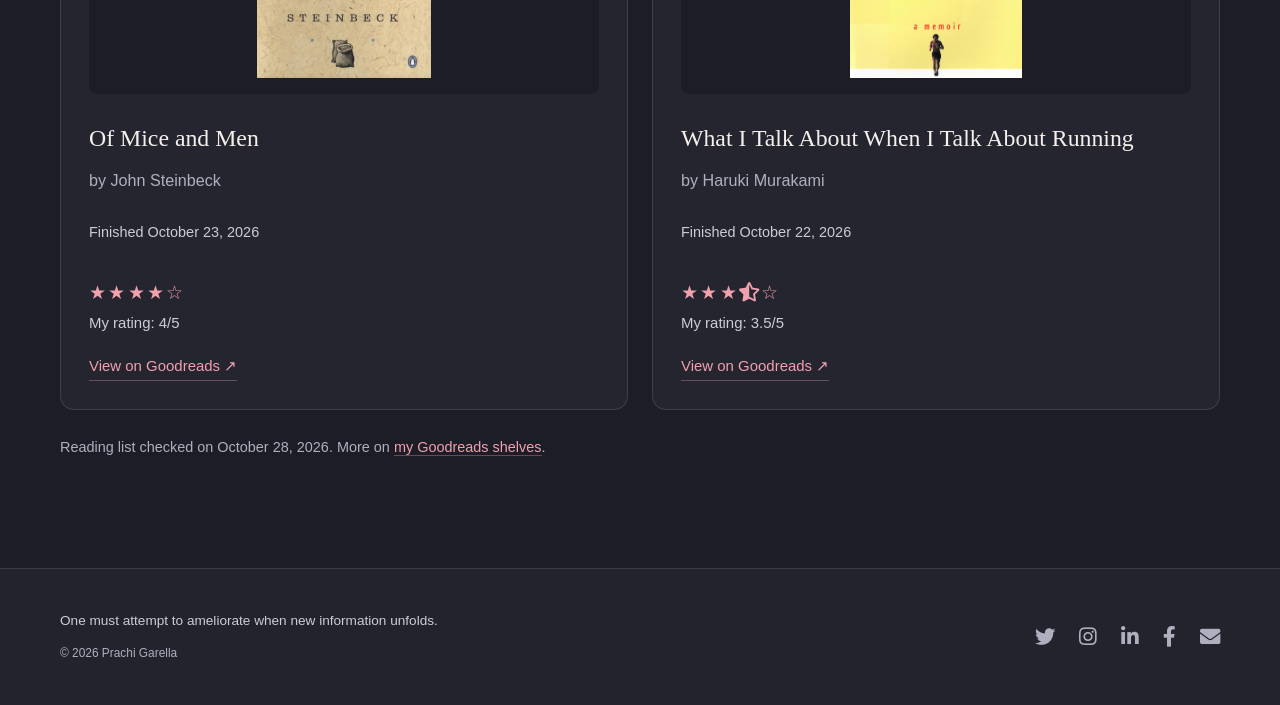
==== commit e5cfc4d0: "Refresh reading list from verified Goodreads screenshot" ====
--- a/Book Blog.html
+++ b/Book Blog.html
@@ -82,39 +82,40 @@
                 <a class="book-link" href="https://www.goodreads.com/review/show/8985090176" target="_blank" rel="noopener noreferrer">View on Goodreads <span aria-hidden="true">↗</span></a>
               </article>
               <article class="book-card" aria-labelledby="book-393199-title">
-                <p class="book-status">Currently reading</p>
+                <p class="book-status">Recently read</p>
                 <a class="book-cover" href="https://www.goodreads.com/book/show/393199" target="_blank" rel="noopener noreferrer" aria-label="View Down and Out in Paris and London on Goodreads">
                   <img src="images/book-393199.jpg" width="265" height="400" alt="Cover of Down and Out in Paris and London by George Orwell" loading="lazy" />
                 </a>
                 <h3 id="book-393199-title">Down and Out in Paris and London</h3>
                 <p class="book-author">by George Orwell</p>
-                <p class="book-rating">Not rated yet</p>
+                <p class="book-finished">Finished <time datetime="2026-10-25">October 25, 2026</time></p>
+                <p class="book-rating"><span class="book-stars" aria-hidden="true">★★★☆☆</span> <span>My rating: 3/5</span></p>
                 <a class="book-link" href="https://www.goodreads.com/review/show/7809176614" target="_blank" rel="noopener noreferrer">View on Goodreads <span aria-hidden="true">↗</span></a>
               </article>
-              <article class="book-card" aria-labelledby="book-49552-title">
+              <article class="book-card" aria-labelledby="book-890-title">
                 <p class="book-status">Recently read</p>
-                <a class="book-cover" href="https://www.goodreads.com/book/show/49552" target="_blank" rel="noopener noreferrer" aria-label="View The Stranger on Goodreads">
-                  <img src="images/book-49552.jpg" width="308" height="475" alt="Cover of The Stranger by Albert Camus" loading="lazy" />
+                <a class="book-cover" href="https://www.goodreads.com/book/show/890" target="_blank" rel="noopener noreferrer" aria-label="View Of Mice and Men on Goodreads">
+                  <img src="images/book-890.jpg" width="474" height="700" alt="Cover of Of Mice and Men by John Steinbeck" loading="lazy" />
                 </a>
-                <h3 id="book-49552-title">The Stranger</h3>
-                <p class="book-author">by Albert Camus</p>
-                <p class="book-finished">Finished <time datetime="2026-09-28">September 28, 2026</time></p>
+                <h3 id="book-890-title">Of Mice and Men</h3>
+                <p class="book-author">by John Steinbeck</p>
+                <p class="book-finished">Finished <time datetime="2026-10-23">October 23, 2026</time></p>
                 <p class="book-rating"><span class="book-stars" aria-hidden="true">★★★★☆</span> <span>My rating: 4/5</span></p>
-                <a class="book-link" href="https://www.goodreads.com/review/show/4617613543" target="_blank" rel="noopener noreferrer">View on Goodreads <span aria-hidden="true">↗</span></a>
+                <a class="book-link" href="https://www.goodreads.com/book/show/890" target="_blank" rel="noopener noreferrer">View on Goodreads <span aria-hidden="true">↗</span></a>
               </article>
-              <article class="book-card" aria-labelledby="book-141421-title">
+              <article class="book-card" aria-labelledby="book-2195464-title">
                 <p class="book-status">Recently read</p>
-                <a class="book-cover" href="https://www.goodreads.com/book/show/141421" target="_blank" rel="noopener noreferrer" aria-label="View The Woman Destroyed on Goodreads">
-                  <img src="images/book-141421.jpg" width="307" height="475" alt="Cover of The Woman Destroyed by Simone de Beauvoir" loading="lazy" />
+                <a class="book-cover" href="https://www.goodreads.com/book/show/2195464" target="_blank" rel="noopener noreferrer" aria-label="View What I Talk About When I Talk About Running on Goodreads">
+                  <img src="images/book-2195464.jpg" width="1526" height="2297" alt="Cover of What I Talk About When I Talk About Running by Haruki Murakami" loading="lazy" />
                 </a>
-                <h3 id="book-141421-title">The Woman Destroyed</h3>
-                <p class="book-author">by Simone de Beauvoir</p>
-                <p class="book-finished">Finished <time datetime="2026-09-01">September 1, 2026</time></p>
-                <p class="book-rating"><span class="book-stars" aria-hidden="true">★★★★★</span> <span>My rating: 5/5</span></p>
-                <a class="book-link" href="https://www.goodreads.com/review/show/5213570342" target="_blank" rel="noopener noreferrer">View on Goodreads <span aria-hidden="true">↗</span></a>
+                <h3 id="book-2195464-title">What I Talk About When I Talk About Running</h3>
+                <p class="book-author">by Haruki Murakami</p>
+                <p class="book-finished">Finished <time datetime="2026-10-22">October 22, 2026</time></p>
+                <p class="book-rating"><span class="book-stars" aria-hidden="true">★★★<span class="icon solid fa-star-half-alt"></span>☆</span> <span>My rating: 3.5/5</span></p>
+                <a class="book-link" href="https://www.goodreads.com/book/show/2195464" target="_blank" rel="noopener noreferrer">View on Goodreads <span aria-hidden="true">↗</span></a>
               </article>
             </div>
-            <p class="books-updated">Reading list checked on <time datetime="2026-10-15">October 15, 2026</time>. More on <a href="https://www.goodreads.com/user/show/69055493-prachi-garella" target="_blank" rel="noopener noreferrer">my Goodreads shelves</a>.</p>
+            <p class="books-updated">Reading list checked on <time datetime="2026-10-28">October 28, 2026</time>. More on <a href="https://www.goodreads.com/user/show/69055493-prachi-garella" target="_blank" rel="noopener noreferrer">my Goodreads shelves</a>.</p>
           </section>
           <section id="recommend-book" class="book-recommendation" aria-labelledby="recommend-heading">
             <h2 id="recommend-heading">What should I read next?</h2>
